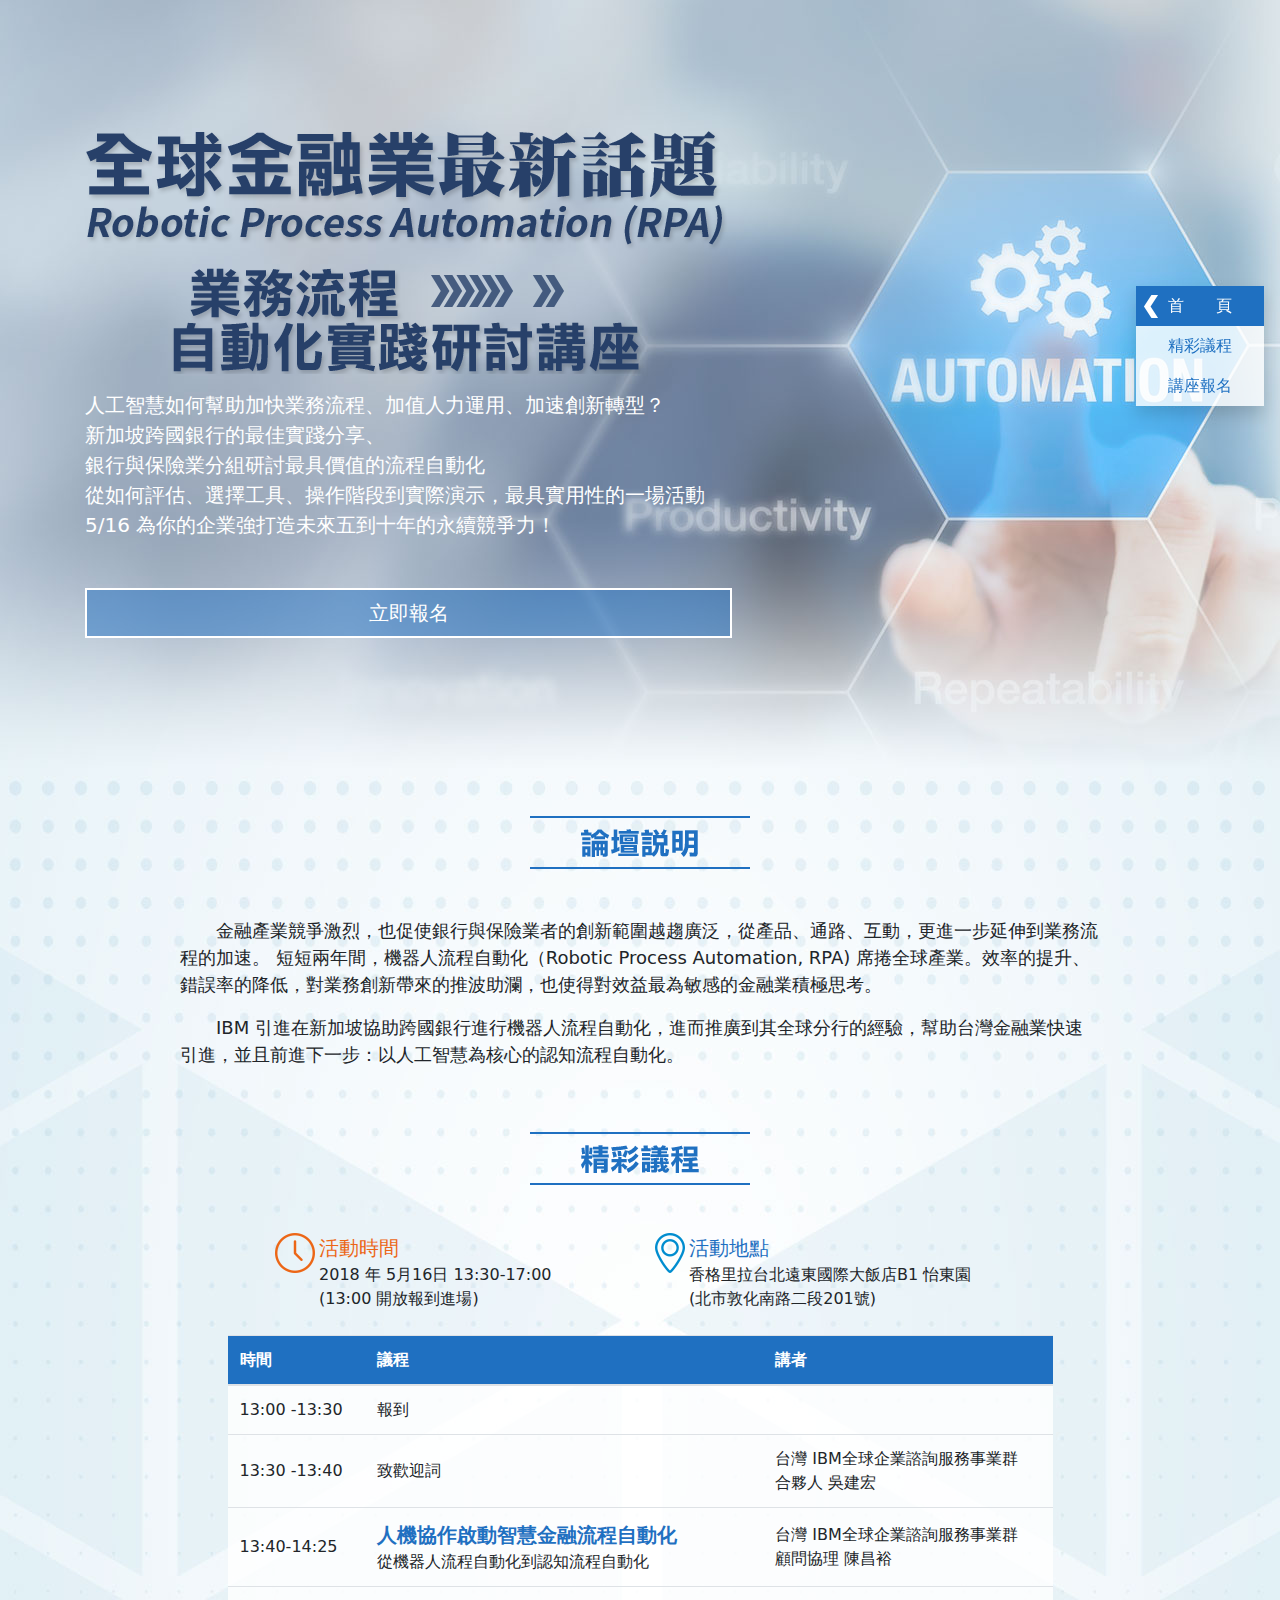
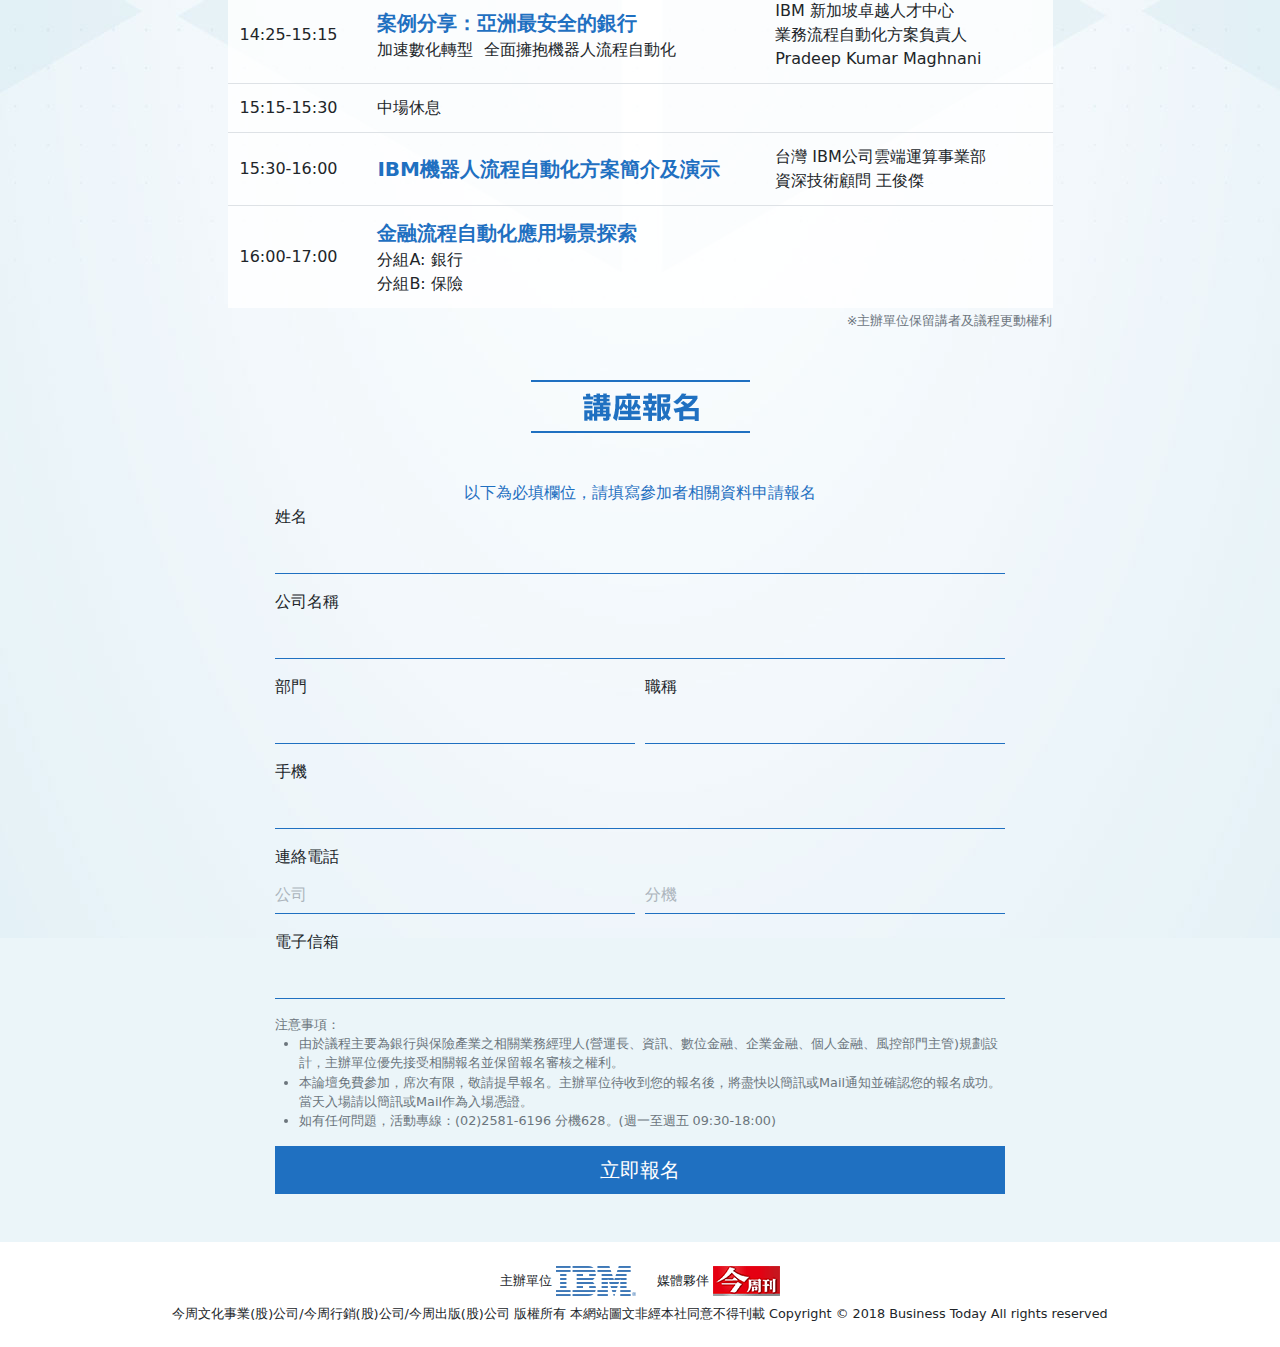
==== web/index.html @ c6c8f7e9 "180416" ====
<!doctype html>
<html lang="zh-Hant-TW">
    <head>
        <meta charset="utf-8">
        <meta name="viewport" content="width=device-width, initial-scale=1, shrink-to-fit=no">
        <meta name="description" content="">
        <meta name="keywords" content="">
        <meta name="author" content="">

        <title>全球金融業最新話題 - 業務流程自動化實踐研討講座</title>

        <meta property="og:title" content="">
        <meta property="og:description" content="">
        <meta property="og:image" content="assets/img/og-image.jpg">
        <meta property="og:url" content="http://www.businesstoday.com.tw/">
        <meta property="og:type" content="website">

        <meta itemprop="name" content="">
        <meta itemprop="image" content="assets/img/og-image.jpg">
        <meta itemprop="description" content="">

        <link rel="shortcut icon" href="https://www.businesstoday.com.tw/lazyweb/web/img/favicon.ico">
        <link rel="stylesheet" href="assets/css/bootstrap.css">
        <link rel="stylesheet" href="assets/css/custom.css">
    </head>

    <body data-spy="scroll" data-target="#navbar" data-offset="50">
        <nav class="fixed-top justify-content-end m-1 m-md-3 p-0 navbar navbar-expand-lg navbar-dark" id="navbar">
            <button class="navbar-toggler bg-dark py-2" type="button" data-toggle="collapse" data-target="#navbarNav" aria-controls="navbarNav" aria-expanded="false" aria-label="Toggle navigation">
                <span class="navbar-toggler-icon"></span>
            </button>
            <div class="collapse navbar-collapse" id="navbarNav">
                <ul class="nav nav-pills flex-column text-center w-100 shadow">
                    <li class="nav-item">
                        <a class="nav-link btn-anchor" href="#section-kv">首　　頁</a>
                    </li>
                    <li class="nav-item">
                        <a class="nav-link btn-anchor" href="#section-meeting">精彩議程</a>
                    </li>
                    <li class="nav-item">
                        <a class="nav-link btn-anchor" href="#section-join">講座報名</a>
                    </li>
                </ul>
            </div>
        </nav>

        <!-- KV -->
        <div class="container-fluid" id="section-kv">
            <div class="container d-flex flex-column justify-content-center pt-5 pt-lg-0">
                <div class="row no-gutters">
                    <div class="col-12 col-md-7">
                        <img class="img-fluid" src="assets/img/ui/title.png" srcset="assets/img/ui/title@2x.png 2x" alt="">
                        <div class="lead text-white pt-3 pb-5">
                            人工智慧如何幫助加快業務流程、加值人力運用、加速創新轉型？<br>
                            新加坡跨國銀行的最佳實踐分享、<br>銀行與保險業分組研討最具價值的流程自動化<br>
                            從如何評估、選擇工具、操作階段到實際演示，最具實用性的一場活動<br>
                            5/16 為你的企業強打造未來五到十年的永續競爭力！
                        </div>
                        <a class="btn btn-block btn-lg btn-anchor btn-cta" href="#section-join">立即報名</a>
                    </div>
                </div>
            </div>
        </div>

        <div class="container pt-5">
            <div class="row justify-content-center">
                <div class="col-12">
                    <div class="text-center mb-5">
                        <img class="img-fluid" src="assets/img/ui/title-quote.png" srcset="assets/img/ui/title-quote@2x.png 2x" alt="論壇說明">
                    </div>
                </div>
                <div class="col-12 col-md-10">
                    <blockquote class="blockquote text-left">
                        <p class="text-justify　mb-4">　　金融產業競爭激烈，也促使銀行與保險業者的創新範圍越趨廣泛，從產品、通路、互動，更進一步延伸到業務流程的加速。
                            短短兩年間，機器人流程自動化（Robotic Process Automation, RPA) 席捲全球產業。效率的提升、錯誤率的降低，對業務創新帶來的推波助瀾，也使得對效益最為敏感的金融業積極思考。</p>
                        <p class="text-justify　mb-0">　　IBM 引進在新加坡協助跨國銀行進行機器人流程自動化，進而推廣到其全球分行的經驗，幫助台灣金融業快速引進，並且前進下一步：以人工智慧為核心的認知流程自動化。</p>
                    </blockquote>
                </div>
            </div>
        </div>

        <!-- 精彩議程 -->
        <div class="container pt-5" id="section-meeting">
            <div class="row justify-content-center">
                <div class="col-12">
                    <div class="text-center mb-5">
                        <img class="img-fluid" src="assets/img/ui/title-meeting.png" srcset="assets/img/ui/title-meeting@2x.png 2x" alt="精彩議程">
                    </div>
                </div>
                <div class="col-12 col-md-5 col-lg-4 mb-4">
                    <div class="media">
                        <img class="mr-1" src="assets/img/ui/icon-clock.png" srcset="assets/img/ui/icon-clock@2x.png 2x" alt="">
                        <div class="media-body">
                            <div class="lead text-warning">活動時間</div>
                            2018 年 5月16日 13:30-17:00<br>
                            (13:00 開放報到進場)
                        </div>
                    </div>
                </div>
                <div class="col-12 col-md-5 col-lg-4 mb-4">
                    <div class="media">
                        <img class="mr-1" src="assets/img/ui/icon-location.png" srcset="assets/img/ui/icon-location@2x.png 2x" alt="">
                        <div class="media-body">
                            <div class="lead text-primary">活動地點</div>
                            香格里拉台北遠東國際大飯店B1 怡東園<br>
                            (北市敦化南路二段201號)
                        </div>
                    </div>
                </div>
                <div class="col-12 col-md-10 col-lg-9">
                    <div class="d-none d-md-block">
                    <table class="table m-0">
                        <thead>
                            <tr class="bg-primary text-white">
                                <th>時間</th>
                                <th>議程</th>
                                <th>講者</th>
                            </tr>
                        </thead>
                        <tbody>
                            <tr>
                                <td class="align-middle" nowrap>13:00 -13:30</td>
                                <td class="align-middle">報到</td>
                                <td class="align-middle">&nbsp;</td>
                            </tr>
                            <tr>
                                <td class="align-middle">13:30 -13:40</td>
                                <td class="align-middle">致歡迎詞</td>
                                <td class="align-middle">台灣 IBM全球企業諮詢服務事業群<br>合夥人 吳建宏</td>
                            </tr>
                            <tr>
                                <td class="align-middle">13:40-14:25</td>
                                <td class="align-middle">
                                    <div class="lead font-weight-bold text-primary">人機協作啟動智慧金融流程自動化</div>
                                    從機器人流程自動化到認知流程自動化</td>
                                <td class="align-middle">台灣 IBM全球企業諮詢服務事業群<br>顧問協理 陳昌裕</td>
                            </tr>
                            <tr>
                                <td class="align-middle">
                                    14:25-15:15
                                </td>
                                <td class="align-middle">
                                    <div class="lead font-weight-bold text-primary">案例分享：亞洲最安全的銀行</div>
                                    加速數化轉型  全面擁抱機器人流程自動化
                                </td>
                                <td class="align-middle">
                                    IBM 新加坡卓越人才中心<br>業務流程自動化方案負責人<br>Pradeep Kumar Maghnani
                                </td>
                            </tr>
                            <tr>
                                <td class="align-middle">
                                    15:15-15:30
                                </td>
                                <td class="align-middle">
                                    中場休息
                                </td>
                                <td class="align-middle">
                                    &nbsp;
                                </td>
                            </tr>
                            <tr>
                                <td class="align-middle">
                                    15:30-16:00
                                </td>
                                <td class="align-middle">
                                    <div class="lead font-weight-bold text-primary">IBM機器人流程自動化方案簡介及演示</div>
                                </td>
                                <td class="align-middle">
                                    台灣 IBM公司雲端運算事業部<br>資深技術顧問 王俊傑
                                </td>
                            </tr>
                            <tr>
                                <td class="align-middle">
                                    16:00-17:00
                                </td>
                                <td class="align-middle">
                                    <div class="lead font-weight-bold text-primary">金融流程自動化應用場景探索</div>
                                    分組A: 銀行<br>分組B: 保險
                                </td>
                                <td class="align-middle">
                                    &nbsp;
                                </td>
                            </tr>
                        </tbody>
                    </table>
                    </div>

                    <div class="d-md-none">
                        <table class="table shadow-sm text-center font-small">
                            <tbody>
                                <tr>
                                    <td>
                                        <div class="font-italic">13:00 -13:30</div>
                                        <div class="">報到</div>
                                    </td>
                                </tr>
                                <tr>
                                    <td class="align-middle">
                                        <div class="font-italic">13:30 -13:40</div>
                                        致歡迎詞<br>
                                        台灣 IBM全球企業諮詢服務事業群<br>合夥人 吳建宏
                                    </td>
                                </tr>
                                <tr>
                                    <td>
                                        <div class="font-italic">13:40-14:25</div>
                                        <div class="shadow my-2 p-2 bg-light rounded border">
                                            <div class="lead font-weight-bold text-primary">人機協作啟動<br>智慧金融流程自動化</div>
                                            從機器人流程自動化到認知流程自動化
                                        </div>
                                        <div class="">台灣 IBM全球企業諮詢服務事業群<br>顧問協理 陳昌裕</div>
                                    </td>
                                </tr>
                                <tr>
                                    <td>
                                        <div class="font-italic">14:25-15:15</div>
                                        <div class="shadow my-2 p-2 bg-light rounded border">
                                            <div class="lead font-weight-bold text-primary">案例分享：亞洲最安全的銀行</div>
                                            加速數化轉型  全面擁抱機器人流程自動化
                                        </div>
                                        <div class="">IBM 新加坡卓越人才中心<br>業務流程自動化方案負責人<br>Pradeep Kumar Maghnani</div>
                                    </td>
                                </tr>
                                <tr>
                                    <td>
                                        <div class="font-italic">15:15-15:30</div>
                                        中場休息
                                    </td>
                                </tr>
                                <tr>
                                    <td>
                                        <div class="font-italic">15:30-16:00</div>
                                        <div class="shadow my-2 p-2 bg-light rounded border">
                                            <div class="lead font-weight-bold text-primary">IBM機器人流程自動化方案<br>簡介及演示</div>
                                        </div>
                                        <div class="">台灣 IBM公司雲端運算事業部<br>資深技術顧問 王俊傑</div>
                                    </td>
                                </tr>
                                <tr>
                                    <td class="align-middle">
                                        16:00-17:00
                                        <div class="shadow my-2 p-2 bg-light rounded border">
                                            <div class="lead font-weight-bold text-primary">金融流程自動化應用場景探索</div>
                                        </div>
                                        分組A: 銀行<br>分組B: 保險
                                    </td>
                                </tr>
                            </tbody>
                        </table>

                    </div>
                    <div class="text-right"><small class="text-muted">※主辦單位保留講者及議程更動權利</small></div>
                </div>
            </div>
        </div>

        <!-- 講座報名 -->
        <div class="container py-5" id="section-join">
            <div class="row justify-content-center">
                <div class="col-12">
                    <div class="text-center mb-5">
                        <img class="img-fluid" src="assets/img/ui/title-join.png" srcset="assets/img/ui/title-join@2x.png 2x" alt="講座報名">
                    </div>
                </div>
                <div class="col-12 col-md-8">
                    <div class="text-center text-primary">
                        以下為必填欄位，請填寫參加者相關資料申請報名
                    </div>
                    <form>
                        <div class="form-group">
                            <label for="inputName">姓名</label>
                            <input type="text" class="form-control" id="inputName" placeholder="">
                        </div>
                        <div class="form-group">
                            <label for="inputCompany">公司名稱</label>
                            <input type="text" class="form-control" id="inputCompany" placeholder="">
                        </div>
                        <div class="form-row">
                            <div class="form-group col">
                                <label for="inputDept">部門</label>
                                <input type="text" class="form-control" id="inputDept" placeholder="">
                            </div>
                            <div class="form-group col">
                                <label for="inputJob">職稱</label>
                                <input type="text" class="form-control" id="inputJob" placeholder="">
                            </div>
                        </div>
                        <div class="form-group">
                            <label for="inputMobile">手機</label>
                            <input type="tel" class="form-control" id="inputMobile" placeholder="">
                        </div>
                        <div class="form-row">
                            <div class="col-12">
                                <label for="">連絡電話</label>
                            </div>
                            <div class="form-group col">
                                <input type="text" class="form-control" id="inputTel" placeholder="公司">
                            </div>
                            <div class="form-group col">
                                <input type="text" class="form-control" id="inputTelEx" placeholder="分機">
                            </div>
                        </div>
                        <div class="form-group">
                            <label for="inputEmail">電子信箱</label>
                            <input type="email" class="form-control" id="inputEmail" placeholder="">
                        </div>
<!--
                        <div class="form-group">
                            <div class="form-check form-check-inline">
                                <input class="form-check-input" type="radio" name="inlineRadioOptions" id="inlineRadio1" value="option1">
                                <label class="form-check-label" for="inlineRadio1">A.銀行組</label>
                            </div>
                            <div class="form-check form-check-inline">
                                <input class="form-check-input" type="radio" name="inlineRadioOptions" id="inlineRadio2" value="option2">
                                <label class="form-check-label" for="inlineRadio2">B.保險組</label>
                            </div>
                        </div>
-->
                        <div class="font-small text-muted">
                            注意事項：
                            <ul class="pl-4">
                                <li>
                                    由於議程主要為銀行與保險產業之相關業務經理人(營運長、資訊、數位金融、企業金融、個人金融、風控部門主管)規劃設計，主辦單位優先接受相關報名並保留報名審核之權利。
                                </li>
                                <li>本論壇免費參加，席次有限，敬請提早報名。主辦單位待收到您的報名後，將盡快以簡訊或Mail通知並確認您的報名成功。當天入場請以簡訊或Mail作為入場憑證。</li>
                                <li>如有任何問題，活動專線：(02)2581-6196 分機628。(週一至週五 09:30-18:00)</li>
                            </ul>
                        </div>
                        <button class="btn btn-primary btn-block btn-lg">立即報名</button>
                    </form>
                </div>
            </div>
        </div>

        <footer class="bg-white py-4">
            <div class="container">
                <div class="font-small text-center">
                    <div class="d-inline-block mx-2">
                        主辦單位
                        <img class="img-fluid" src="assets/img/ui/logo-ibm.png" srcset="assets/img/ui/logo-ibm@2x.png 2x" alt="IBM">
                    </div>
                    <div class="d-inline-block mx-2">
                        媒體夥伴
                        <img class="img-fluid" src="assets/img/ui/logo-businesstoday.png" srcset="assets/img/ui/logo-businesstoday@2x.png 2x" alt="今周刊">
                    </div>
                    <div class="d-block mt-2">
                        今周文化事業(股)公司/今周行銷(股)公司/今周出版(股)公司 版權所有 本網站圖文非經本社同意不得刊載 Copyright &copy; 2018 Business Today All rights reserved
                    </div>
                </div>
            </div>
        </footer>

        <script src="https://code.jquery.com/jquery-3.3.1.min.js"></script>
        <script>window.jQuery || document.write('<script src="assets/js/vendor/jquery.min.js"><\/script>')</script>
        <script src="assets/js/vendor/bootstrap.bundle.min.js"></script>
        <script src="assets/js/custom.js"></script>

    </body>
</html>
---- web/assets/css/custom.css ----
html, body {
  height: 100%; }

body {
  position: relative;
  background: url(../img/ui/bg.jpg) center 0 no-repeat #ebf5f9; }

a {
  -moz-transition: all 0.2s ease;
  -o-transition: all 0.2s ease;
  -webkit-transition: all 0.2s ease;
  transition: all 0.2s ease; }
a img {
  -moz-transition: all 0.2s ease;
  -o-transition: all 0.2s ease;
  -webkit-transition: all 0.2s ease;
  transition: all 0.2s ease; }
a img:hover {
  filter: progid:DXImageTransform.Microsoft.Alpha(Opacity=80);
  opacity: 0.8; }
a:hover {
  text-decoration: none; }

#section-kv {
  display: flex;
  -ms-flex-pack: center;
  -webkit-box-pack: center;
  justify-content: center;
  background: url(../img/ui/kv.jpg) center center no-repeat;
  background-size: cover;
  min-height: 768px; }
@media (max-width: 991.98px) {
  #section-kv {
    min-height: auto; }
  #section-kv .lead {
    font-size: 1.1rem; } }

.table {
  background: rgba(255, 255, 255, 0.8); }

.font-small {
  font-size: 0.8rem; }

[class^="text-row-"], [class*="text-row-"] {
  text-overflow: ellipsis;
  overflow: hidden;
  display: -webkit-box;
  -webkit-box-orient: vertical; }

.text-row-1 {
  -webkit-line-clamp: 1; }

.text-row-2 {
  -webkit-line-clamp: 2; }

.text-row-3 {
  -webkit-line-clamp: 3; }

.pushy .list-group-item {
  background-color: transparent;
  border: 0;
  color: #fff;
  font-size: 1.25rem; }
.pushy .list-group-item:hover, .pushy .list-group-item:active, .pushy .list-group-item:focus {
  color: #ffc107; }

#navbar {
  left: auto;
  top: 30%;
  width: 8rem; }
@media (max-width: 991.98px) {
  #navbar {
    top: 0; } }
#navbar .nav-pills {
  background: rgba(255, 255, 255, 0.8); }
#navbar .nav-pills .nav-item .nav-link.active {
  background: url(../img/ui/icon-arw.png) 0.5rem center no-repeat #1f70c1; }

.form-control {
  border-top: 0;
  border-left: 0;
  border-right: 0; }

.btn-cta {
  background: rgba(31, 112, 193, 0.5);
  border: 2px solid #fff;
  color: #fff; }
.btn-cta:hover, .btn-cta:active {
  background: rgba(31, 112, 193, 0.8);
  color: #fff; }

[class^="icon-"], [class*="icon-"] {
  position: relative;
  top: -2px;
  display: inline-block;
  vertical-align: middle;
  font: 0/0 a;
  color: transparent;
  text-shadow: none;
  background-color: transparent;
  border: 0;
  background-repeat: no-repeat;
  background-size: 100%; }

.icon-menu {
  width: 20px;
  height: 18px;
  background-image: url("../img/ui/icon-menu.png"); }
@media only screen and (-webkit-min-device-pixel-ratio: 2), only screen and (min--moz-device-pixel-ratio: 2), only screen and (-o-min-device-pixel-ratio: 2 / 1), only screen and (min-device-pixel-ratio: 2), only screen and (min-resolution: 1.25dppx), only screen and (min-resolution: 2dppx) {
  .icon-menu {
    background-image: url("../img/ui/icon-menu@2x.png");
    -moz-background-size: 20px, 18px;
    -o-background-size: 20px, 18px;
    -webkit-background-size: 20px, 18px;
    background-size: 20px, 18px; } }

.box {
  border: 2px solid #000; }
.box .alert {
  background: rgba(255, 255, 255, 0.7); }

.bg-white {
  background-color: #fff !important; }

.bg-black {
  background-color: #000;
  color: #fff; }

.bg-primary-light {
  background-color: #c9e5ff; }

.bg-warning-light {
  background-color: #fff2c9; }

.bs {
  -moz-box-shadow: 0 0 10px rgba(0, 0, 0, 0.3);
  -webkit-box-shadow: 0 0 10px rgba(0, 0, 0, 0.3);
  box-shadow: 0 0 10px rgba(0, 0, 0, 0.3); }

.bs-strong {
  -moz-box-shadow: 18px 18px 5px rgba(9, 28, 47, 0.3);
  -webkit-box-shadow: 18px 18px 5px rgba(9, 28, 47, 0.3);
  box-shadow: 18px 18px 5px rgba(9, 28, 47, 0.3); }

.v-middle {
  display: table-cell;
  height: 100%;
  vertical-align: middle !important; }

.pos-a-b {
  position: absolute;
  bottom: 0;
  right: 0;
  left: 0;
  z-index: 10; }

.pos-a-c {
  position: absolute;
  top: 50%;
  right: 0;
  left: 0;
  z-index: 10;
  transform: translateY(-50%); }

.pos-a-r {
  position: absolute;
  top: 50%;
  right: 0;
  z-index: 10;
  transform: translateY(-50%); }

.modal-dialog {
  width: 100%;
  max-width: 100%;
  height: 100%;
  margin: 0;
  padding: 0; }

.modal-content {
  height: auto;
  min-height: 100%;
  border-radius: 0; }
.modal-content iframe {
  max-width: 90%;
  height: 100vh; }
.modal-content .modal-header {
  position: absolute;
  top: 0;
  z-index: 100;
  width: 100%;
  border: 0; }
.modal-content .modal-header .close {
  color: #fff !important; }
.modal-content .modal-body {
  padding: 0;
  text-align: center;
  background: #000; }

/*! Pushy - v1.1.0 - 2017-1-30
* Pushy is a responsive off-canvas navigation menu using CSS transforms & transitions.
* https://github.com/christophery/pushy/
* by Christopher Yee */
/* Menu Appearance */
.pushy {
  font-size: 15px;
  position: fixed;
  width: 240px;
  height: 100%;
  top: 0;
  z-index: 9999;
  background: #fff;
  overflow: auto;
  -webkit-overflow-scrolling: touch;
  /* enables momentum scrolling in iOS overflow elements */ }
.pushy ul:first-child {
  margin-top: 10px; }
.pushy.pushy-left {
  left: 0; }
.pushy.pushy-right {
  right: 0; }

.pushy-content {
  visibility: hidden; }

/* Menu Movement */
.pushy-left {
  -webkit-transform: translate3d(-240px, 0, 0);
  -ms-transform: translate3d(-240px, 0, 0);
  transform: translate3d(-240px, 0, 0); }

.pushy-open-left #container, .pushy-open-left .push {
  -webkit-transform: translate3d(240px, 0, 0);
  -ms-transform: translate3d(240px, 0, 0);
  transform: translate3d(240px, 0, 0); }

.pushy-right {
  -webkit-transform: translate3d(240px, 0, 0);
  -ms-transform: translate3d(240px, 0, 0);
  transform: translate3d(240px, 0, 0); }

.pushy-open-right #container, .pushy-open-right .push {
  -webkit-transform: translate3d(-240px, 0, 0);
  -ms-transform: translate3d(-240px, 0, 0);
  transform: translate3d(-240px, 0, 0); }

.pushy-open-left .pushy, .pushy-open-right .pushy {
  -webkit-transform: translate3d(0, 0, 0);
  -ms-transform: translate3d(0, 0, 0);
  transform: translate3d(0, 0, 0); }
.pushy-open-left .pushy-content, .pushy-open-right .pushy-content {
  visibility: visible; }

/* Menu Transitions */
#container, .pushy, .push {
  transition: transform 0.2s cubic-bezier(0.16, 0.68, 0.43, 0.99); }

.pushy-content {
  transition: visibility 0.2s cubic-bezier(0.16, 0.68, 0.43, 0.99); }

/* Site Overlay */
.site-overlay {
  display: none; }

.pushy-open-left .site-overlay, .pushy-open-right .site-overlay {
  display: block;
  position: fixed;
  top: 0;
  right: 0;
  bottom: 0;
  left: 0;
  z-index: 9998;
  background-color: rgba(0, 0, 0, 0.5);
  -webkit-animation: fade 500ms;
  animation: fade 500ms; }

@keyframes fade {
  0% {
    opacity: 0; }
  100% {
    opacity: 1; } }
@-webkit-keyframes fade {
  0% {
    opacity: 0; }
  100% {
    opacity: 1; } }
/* Submenu Appearance */
.pushy-submenu {
  /* Submenu Buttons */
  /* Submenu Icon */ }
.pushy-submenu ul {
  padding-left: 15px;
  transition: max-height 0.2s ease-in-out, visibility 0.2s ease-in-out; }
.pushy-submenu ul .pushy-link {
  transition: opacity 0.2s ease-in-out; }
.pushy-submenu button {
  width: 100%;
  color: #b3b3b1;
  padding: 15px 30px;
  text-align: left;
  background: transparent;
  border: 0; }
.pushy-submenu button:hover {
  color: #FFF; }
.pushy-submenu > a, .pushy-submenu > button {
  position: relative; }
.pushy-submenu > a::after, .pushy-submenu > button::after {
  content: '';
  display: block;
  height: 11px;
  width: 8px;
  position: absolute;
  top: 50%;
  right: 15px;
  background: url("../img/arrow.svg") no-repeat;
  -webkit-transform: translateY(-50%);
  -ms-transform: translateY(-50%);
  transform: translateY(-50%);
  transition: transform 0.2s; }

/* Submenu Movement */
.pushy-submenu-closed ul {
  max-height: 0;
  overflow: hidden;
  visibility: hidden; }
.pushy-submenu-closed .pushy-link {
  opacity: 0; }

.pushy-submenu-open {
  /* Submenu Icon */ }
.pushy-submenu-open ul {
  max-height: 1000px;
  visibility: visible; }
.pushy-submenu-open .pushy-link {
  opacity: 1; }
.pushy-submenu-open a::after, .pushy-submenu-open button::after {
  -webkit-transform: translateY(-50%) rotate(90deg);
  -ms-transform: translateY(-50%) rotate(90deg);
  transform: translateY(-50%) rotate(90deg); }

/**
 * Easing functions
 */
/**
 * Easings implementations
 * Default timing function: 'ease'
 */
body[data-aos-easing="linear"] [data-aos], [data-aos][data-aos][data-aos-easing="linear"] {
  transition-timing-function: cubic-bezier(0.25, 0.25, 0.75, 0.75); }
body[data-aos-easing="ease"] [data-aos], [data-aos][data-aos][data-aos-easing="ease"] {
  transition-timing-function: cubic-bezier(0.25, 0.1, 0.25, 1); }
body[data-aos-easing="ease-in"] [data-aos], [data-aos][data-aos][data-aos-easing="ease-in"] {
  transition-timing-function: cubic-bezier(0.42, 0, 1, 1); }
body[data-aos-easing="ease-out"] [data-aos], [data-aos][data-aos][data-aos-easing="ease-out"] {
  transition-timing-function: cubic-bezier(0, 0, 0.58, 1); }
body[data-aos-easing="ease-in-out"] [data-aos], [data-aos][data-aos][data-aos-easing="ease-in-out"] {
  transition-timing-function: cubic-bezier(0.42, 0, 0.58, 1); }
body[data-aos-easing="ease-in-back"] [data-aos], [data-aos][data-aos][data-aos-easing="ease-in-back"] {
  transition-timing-function: cubic-bezier(0.6, -0.28, 0.735, 0.045); }
body[data-aos-easing="ease-out-back"] [data-aos], [data-aos][data-aos][data-aos-easing="ease-out-back"] {
  transition-timing-function: cubic-bezier(0.175, 0.885, 0.32, 1.275); }
body[data-aos-easing="ease-in-out-back"] [data-aos], [data-aos][data-aos][data-aos-easing="ease-in-out-back"] {
  transition-timing-function: cubic-bezier(0.68, -0.55, 0.265, 1.55); }
body[data-aos-easing="ease-in-sine"] [data-aos], [data-aos][data-aos][data-aos-easing="ease-in-sine"] {
  transition-timing-function: cubic-bezier(0.47, 0, 0.745, 0.715); }
body[data-aos-easing="ease-out-sine"] [data-aos], [data-aos][data-aos][data-aos-easing="ease-out-sine"] {
  transition-timing-function: cubic-bezier(0.39, 0.575, 0.565, 1); }
body[data-aos-easing="ease-in-out-sine"] [data-aos], [data-aos][data-aos][data-aos-easing="ease-in-out-sine"] {
  transition-timing-function: cubic-bezier(0.445, 0.05, 0.55, 0.95); }
body[data-aos-easing="ease-in-quad"] [data-aos], [data-aos][data-aos][data-aos-easing="ease-in-quad"] {
  transition-timing-function: cubic-bezier(0.55, 0.085, 0.68, 0.53); }
body[data-aos-easing="ease-out-quad"] [data-aos], [data-aos][data-aos][data-aos-easing="ease-out-quad"] {
  transition-timing-function: cubic-bezier(0.25, 0.46, 0.45, 0.94); }
body[data-aos-easing="ease-in-out-quad"] [data-aos], [data-aos][data-aos][data-aos-easing="ease-in-out-quad"] {
  transition-timing-function: cubic-bezier(0.455, 0.03, 0.515, 0.955); }
body[data-aos-easing="ease-in-cubic"] [data-aos], [data-aos][data-aos][data-aos-easing="ease-in-cubic"] {
  transition-timing-function: cubic-bezier(0.55, 0.085, 0.68, 0.53); }
body[data-aos-easing="ease-out-cubic"] [data-aos], [data-aos][data-aos][data-aos-easing="ease-out-cubic"] {
  transition-timing-function: cubic-bezier(0.25, 0.46, 0.45, 0.94); }
body[data-aos-easing="ease-in-out-cubic"] [data-aos], [data-aos][data-aos][data-aos-easing="ease-in-out-cubic"] {
  transition-timing-function: cubic-bezier(0.455, 0.03, 0.515, 0.955); }
body[data-aos-easing="ease-in-quart"] [data-aos], [data-aos][data-aos][data-aos-easing="ease-in-quart"] {
  transition-timing-function: cubic-bezier(0.55, 0.085, 0.68, 0.53); }
body[data-aos-easing="ease-out-quart"] [data-aos], [data-aos][data-aos][data-aos-easing="ease-out-quart"] {
  transition-timing-function: cubic-bezier(0.25, 0.46, 0.45, 0.94); }
body[data-aos-easing="ease-in-out-quart"] [data-aos], [data-aos][data-aos][data-aos-easing="ease-in-out-quart"] {
  transition-timing-function: cubic-bezier(0.455, 0.03, 0.515, 0.955); }

/*
 * Default variables
 */
/**
 * Duration
 */
body[data-aos-duration='50'] [data-aos], [data-aos][data-aos][data-aos-duration='50'] {
  transition-duration: 50ms; }
body[data-aos-duration='100'] [data-aos], [data-aos][data-aos][data-aos-duration='100'] {
  transition-duration: 100ms; }
body[data-aos-duration='150'] [data-aos], [data-aos][data-aos][data-aos-duration='150'] {
  transition-duration: 150ms; }
body[data-aos-duration='200'] [data-aos], [data-aos][data-aos][data-aos-duration='200'] {
  transition-duration: 200ms; }
body[data-aos-duration='250'] [data-aos], [data-aos][data-aos][data-aos-duration='250'] {
  transition-duration: 250ms; }
body[data-aos-duration='300'] [data-aos], [data-aos][data-aos][data-aos-duration='300'] {
  transition-duration: 300ms; }
body[data-aos-duration='350'] [data-aos], [data-aos][data-aos][data-aos-duration='350'] {
  transition-duration: 350ms; }
body[data-aos-duration='400'] [data-aos], [data-aos][data-aos][data-aos-duration='400'] {
  transition-duration: 400ms; }
body[data-aos-duration='450'] [data-aos], [data-aos][data-aos][data-aos-duration='450'] {
  transition-duration: 450ms; }
body[data-aos-duration='500'] [data-aos], [data-aos][data-aos][data-aos-duration='500'] {
  transition-duration: 500ms; }
body[data-aos-duration='550'] [data-aos], [data-aos][data-aos][data-aos-duration='550'] {
  transition-duration: 550ms; }
body[data-aos-duration='600'] [data-aos], [data-aos][data-aos][data-aos-duration='600'] {
  transition-duration: 600ms; }
body[data-aos-duration='650'] [data-aos], [data-aos][data-aos][data-aos-duration='650'] {
  transition-duration: 650ms; }
body[data-aos-duration='700'] [data-aos], [data-aos][data-aos][data-aos-duration='700'] {
  transition-duration: 700ms; }
body[data-aos-duration='750'] [data-aos], [data-aos][data-aos][data-aos-duration='750'] {
  transition-duration: 750ms; }
body[data-aos-duration='800'] [data-aos], [data-aos][data-aos][data-aos-duration='800'] {
  transition-duration: 800ms; }
body[data-aos-duration='850'] [data-aos], [data-aos][data-aos][data-aos-duration='850'] {
  transition-duration: 850ms; }
body[data-aos-duration='900'] [data-aos], [data-aos][data-aos][data-aos-duration='900'] {
  transition-duration: 900ms; }
body[data-aos-duration='950'] [data-aos], [data-aos][data-aos][data-aos-duration='950'] {
  transition-duration: 950ms; }
body[data-aos-duration='1000'] [data-aos], [data-aos][data-aos][data-aos-duration='1000'] {
  transition-duration: 1000ms; }
body[data-aos-duration='1050'] [data-aos], [data-aos][data-aos][data-aos-duration='1050'] {
  transition-duration: 1050ms; }
body[data-aos-duration='1100'] [data-aos], [data-aos][data-aos][data-aos-duration='1100'] {
  transition-duration: 1100ms; }
body[data-aos-duration='1150'] [data-aos], [data-aos][data-aos][data-aos-duration='1150'] {
  transition-duration: 1150ms; }
body[data-aos-duration='1200'] [data-aos], [data-aos][data-aos][data-aos-duration='1200'] {
  transition-duration: 1200ms; }
body[data-aos-duration='1250'] [data-aos], [data-aos][data-aos][data-aos-duration='1250'] {
  transition-duration: 1250ms; }
body[data-aos-duration='1300'] [data-aos], [data-aos][data-aos][data-aos-duration='1300'] {
  transition-duration: 1300ms; }
body[data-aos-duration='1350'] [data-aos], [data-aos][data-aos][data-aos-duration='1350'] {
  transition-duration: 1350ms; }
body[data-aos-duration='1400'] [data-aos], [data-aos][data-aos][data-aos-duration='1400'] {
  transition-duration: 1400ms; }
body[data-aos-duration='1450'] [data-aos], [data-aos][data-aos][data-aos-duration='1450'] {
  transition-duration: 1450ms; }
body[data-aos-duration='1500'] [data-aos], [data-aos][data-aos][data-aos-duration='1500'] {
  transition-duration: 1500ms; }
body[data-aos-duration='1550'] [data-aos], [data-aos][data-aos][data-aos-duration='1550'] {
  transition-duration: 1550ms; }
body[data-aos-duration='1600'] [data-aos], [data-aos][data-aos][data-aos-duration='1600'] {
  transition-duration: 1600ms; }
body[data-aos-duration='1650'] [data-aos], [data-aos][data-aos][data-aos-duration='1650'] {
  transition-duration: 1650ms; }
body[data-aos-duration='1700'] [data-aos], [data-aos][data-aos][data-aos-duration='1700'] {
  transition-duration: 1700ms; }
body[data-aos-duration='1750'] [data-aos], [data-aos][data-aos][data-aos-duration='1750'] {
  transition-duration: 1750ms; }
body[data-aos-duration='1800'] [data-aos], [data-aos][data-aos][data-aos-duration='1800'] {
  transition-duration: 1800ms; }
body[data-aos-duration='1850'] [data-aos], [data-aos][data-aos][data-aos-duration='1850'] {
  transition-duration: 1850ms; }
body[data-aos-duration='1900'] [data-aos], [data-aos][data-aos][data-aos-duration='1900'] {
  transition-duration: 1900ms; }
body[data-aos-duration='1950'] [data-aos], [data-aos][data-aos][data-aos-duration='1950'] {
  transition-duration: 1950ms; }
body[data-aos-duration='2000'] [data-aos], [data-aos][data-aos][data-aos-duration='2000'] {
  transition-duration: 2000ms; }
body[data-aos-duration='2050'] [data-aos], [data-aos][data-aos][data-aos-duration='2050'] {
  transition-duration: 2050ms; }
body[data-aos-duration='2100'] [data-aos], [data-aos][data-aos][data-aos-duration='2100'] {
  transition-duration: 2100ms; }
body[data-aos-duration='2150'] [data-aos], [data-aos][data-aos][data-aos-duration='2150'] {
  transition-duration: 2150ms; }
body[data-aos-duration='2200'] [data-aos], [data-aos][data-aos][data-aos-duration='2200'] {
  transition-duration: 2200ms; }
body[data-aos-duration='2250'] [data-aos], [data-aos][data-aos][data-aos-duration='2250'] {
  transition-duration: 2250ms; }
body[data-aos-duration='2300'] [data-aos], [data-aos][data-aos][data-aos-duration='2300'] {
  transition-duration: 2300ms; }
body[data-aos-duration='2350'] [data-aos], [data-aos][data-aos][data-aos-duration='2350'] {
  transition-duration: 2350ms; }
body[data-aos-duration='2400'] [data-aos], [data-aos][data-aos][data-aos-duration='2400'] {
  transition-duration: 2400ms; }
body[data-aos-duration='2450'] [data-aos], [data-aos][data-aos][data-aos-duration='2450'] {
  transition-duration: 2450ms; }
body[data-aos-duration='2500'] [data-aos], [data-aos][data-aos][data-aos-duration='2500'] {
  transition-duration: 2500ms; }
body[data-aos-duration='2550'] [data-aos], [data-aos][data-aos][data-aos-duration='2550'] {
  transition-duration: 2550ms; }
body[data-aos-duration='2600'] [data-aos], [data-aos][data-aos][data-aos-duration='2600'] {
  transition-duration: 2600ms; }
body[data-aos-duration='2650'] [data-aos], [data-aos][data-aos][data-aos-duration='2650'] {
  transition-duration: 2650ms; }
body[data-aos-duration='2700'] [data-aos], [data-aos][data-aos][data-aos-duration='2700'] {
  transition-duration: 2700ms; }
body[data-aos-duration='2750'] [data-aos], [data-aos][data-aos][data-aos-duration='2750'] {
  transition-duration: 2750ms; }
body[data-aos-duration='2800'] [data-aos], [data-aos][data-aos][data-aos-duration='2800'] {
  transition-duration: 2800ms; }
body[data-aos-duration='2850'] [data-aos], [data-aos][data-aos][data-aos-duration='2850'] {
  transition-duration: 2850ms; }
body[data-aos-duration='2900'] [data-aos], [data-aos][data-aos][data-aos-duration='2900'] {
  transition-duration: 2900ms; }
body[data-aos-duration='2950'] [data-aos], [data-aos][data-aos][data-aos-duration='2950'] {
  transition-duration: 2950ms; }
body[data-aos-duration='3000'] [data-aos], [data-aos][data-aos][data-aos-duration='3000'] {
  transition-duration: 3000ms; }

/**
 * Delay
 */
body[data-aos-delay='50'] [data-aos], [data-aos][data-aos][data-aos-delay='50'] {
  transition-delay: 0; }
body[data-aos-delay='50'] [data-aos].aos-animate, [data-aos][data-aos][data-aos-delay='50'].aos-animate {
  transition-delay: 50ms; }
body[data-aos-delay='100'] [data-aos], [data-aos][data-aos][data-aos-delay='100'] {
  transition-delay: 0; }
body[data-aos-delay='100'] [data-aos].aos-animate, [data-aos][data-aos][data-aos-delay='100'].aos-animate {
  transition-delay: 100ms; }
body[data-aos-delay='150'] [data-aos], [data-aos][data-aos][data-aos-delay='150'] {
  transition-delay: 0; }
body[data-aos-delay='150'] [data-aos].aos-animate, [data-aos][data-aos][data-aos-delay='150'].aos-animate {
  transition-delay: 150ms; }
body[data-aos-delay='200'] [data-aos], [data-aos][data-aos][data-aos-delay='200'] {
  transition-delay: 0; }
body[data-aos-delay='200'] [data-aos].aos-animate, [data-aos][data-aos][data-aos-delay='200'].aos-animate {
  transition-delay: 200ms; }
body[data-aos-delay='250'] [data-aos], [data-aos][data-aos][data-aos-delay='250'] {
  transition-delay: 0; }
body[data-aos-delay='250'] [data-aos].aos-animate, [data-aos][data-aos][data-aos-delay='250'].aos-animate {
  transition-delay: 250ms; }
body[data-aos-delay='300'] [data-aos], [data-aos][data-aos][data-aos-delay='300'] {
  transition-delay: 0; }
body[data-aos-delay='300'] [data-aos].aos-animate, [data-aos][data-aos][data-aos-delay='300'].aos-animate {
  transition-delay: 300ms; }
body[data-aos-delay='350'] [data-aos], [data-aos][data-aos][data-aos-delay='350'] {
  transition-delay: 0; }
body[data-aos-delay='350'] [data-aos].aos-animate, [data-aos][data-aos][data-aos-delay='350'].aos-animate {
  transition-delay: 350ms; }
body[data-aos-delay='400'] [data-aos], [data-aos][data-aos][data-aos-delay='400'] {
  transition-delay: 0; }
body[data-aos-delay='400'] [data-aos].aos-animate, [data-aos][data-aos][data-aos-delay='400'].aos-animate {
  transition-delay: 400ms; }
body[data-aos-delay='450'] [data-aos], [data-aos][data-aos][data-aos-delay='450'] {
  transition-delay: 0; }
body[data-aos-delay='450'] [data-aos].aos-animate, [data-aos][data-aos][data-aos-delay='450'].aos-animate {
  transition-delay: 450ms; }
body[data-aos-delay='500'] [data-aos], [data-aos][data-aos][data-aos-delay='500'] {
  transition-delay: 0; }
body[data-aos-delay='500'] [data-aos].aos-animate, [data-aos][data-aos][data-aos-delay='500'].aos-animate {
  transition-delay: 500ms; }
body[data-aos-delay='550'] [data-aos], [data-aos][data-aos][data-aos-delay='550'] {
  transition-delay: 0; }
body[data-aos-delay='550'] [data-aos].aos-animate, [data-aos][data-aos][data-aos-delay='550'].aos-animate {
  transition-delay: 550ms; }
body[data-aos-delay='600'] [data-aos], [data-aos][data-aos][data-aos-delay='600'] {
  transition-delay: 0; }
body[data-aos-delay='600'] [data-aos].aos-animate, [data-aos][data-aos][data-aos-delay='600'].aos-animate {
  transition-delay: 600ms; }
body[data-aos-delay='650'] [data-aos], [data-aos][data-aos][data-aos-delay='650'] {
  transition-delay: 0; }
body[data-aos-delay='650'] [data-aos].aos-animate, [data-aos][data-aos][data-aos-delay='650'].aos-animate {
  transition-delay: 650ms; }
body[data-aos-delay='700'] [data-aos], [data-aos][data-aos][data-aos-delay='700'] {
  transition-delay: 0; }
body[data-aos-delay='700'] [data-aos].aos-animate, [data-aos][data-aos][data-aos-delay='700'].aos-animate {
  transition-delay: 700ms; }
body[data-aos-delay='750'] [data-aos], [data-aos][data-aos][data-aos-delay='750'] {
  transition-delay: 0; }
body[data-aos-delay='750'] [data-aos].aos-animate, [data-aos][data-aos][data-aos-delay='750'].aos-animate {
  transition-delay: 750ms; }
body[data-aos-delay='800'] [data-aos], [data-aos][data-aos][data-aos-delay='800'] {
  transition-delay: 0; }
body[data-aos-delay='800'] [data-aos].aos-animate, [data-aos][data-aos][data-aos-delay='800'].aos-animate {
  transition-delay: 800ms; }
body[data-aos-delay='850'] [data-aos], [data-aos][data-aos][data-aos-delay='850'] {
  transition-delay: 0; }
body[data-aos-delay='850'] [data-aos].aos-animate, [data-aos][data-aos][data-aos-delay='850'].aos-animate {
  transition-delay: 850ms; }
body[data-aos-delay='900'] [data-aos], [data-aos][data-aos][data-aos-delay='900'] {
  transition-delay: 0; }
body[data-aos-delay='900'] [data-aos].aos-animate, [data-aos][data-aos][data-aos-delay='900'].aos-animate {
  transition-delay: 900ms; }
body[data-aos-delay='950'] [data-aos], [data-aos][data-aos][data-aos-delay='950'] {
  transition-delay: 0; }
body[data-aos-delay='950'] [data-aos].aos-animate, [data-aos][data-aos][data-aos-delay='950'].aos-animate {
  transition-delay: 950ms; }
body[data-aos-delay='1000'] [data-aos], [data-aos][data-aos][data-aos-delay='1000'] {
  transition-delay: 0; }
body[data-aos-delay='1000'] [data-aos].aos-animate, [data-aos][data-aos][data-aos-delay='1000'].aos-animate {
  transition-delay: 1000ms; }
body[data-aos-delay='1050'] [data-aos], [data-aos][data-aos][data-aos-delay='1050'] {
  transition-delay: 0; }
body[data-aos-delay='1050'] [data-aos].aos-animate, [data-aos][data-aos][data-aos-delay='1050'].aos-animate {
  transition-delay: 1050ms; }
body[data-aos-delay='1100'] [data-aos], [data-aos][data-aos][data-aos-delay='1100'] {
  transition-delay: 0; }
body[data-aos-delay='1100'] [data-aos].aos-animate, [data-aos][data-aos][data-aos-delay='1100'].aos-animate {
  transition-delay: 1100ms; }
body[data-aos-delay='1150'] [data-aos], [data-aos][data-aos][data-aos-delay='1150'] {
  transition-delay: 0; }
body[data-aos-delay='1150'] [data-aos].aos-animate, [data-aos][data-aos][data-aos-delay='1150'].aos-animate {
  transition-delay: 1150ms; }
body[data-aos-delay='1200'] [data-aos], [data-aos][data-aos][data-aos-delay='1200'] {
  transition-delay: 0; }
body[data-aos-delay='1200'] [data-aos].aos-animate, [data-aos][data-aos][data-aos-delay='1200'].aos-animate {
  transition-delay: 1200ms; }
body[data-aos-delay='1250'] [data-aos], [data-aos][data-aos][data-aos-delay='1250'] {
  transition-delay: 0; }
body[data-aos-delay='1250'] [data-aos].aos-animate, [data-aos][data-aos][data-aos-delay='1250'].aos-animate {
  transition-delay: 1250ms; }
body[data-aos-delay='1300'] [data-aos], [data-aos][data-aos][data-aos-delay='1300'] {
  transition-delay: 0; }
body[data-aos-delay='1300'] [data-aos].aos-animate, [data-aos][data-aos][data-aos-delay='1300'].aos-animate {
  transition-delay: 1300ms; }
body[data-aos-delay='1350'] [data-aos], [data-aos][data-aos][data-aos-delay='1350'] {
  transition-delay: 0; }
body[data-aos-delay='1350'] [data-aos].aos-animate, [data-aos][data-aos][data-aos-delay='1350'].aos-animate {
  transition-delay: 1350ms; }
body[data-aos-delay='1400'] [data-aos], [data-aos][data-aos][data-aos-delay='1400'] {
  transition-delay: 0; }
body[data-aos-delay='1400'] [data-aos].aos-animate, [data-aos][data-aos][data-aos-delay='1400'].aos-animate {
  transition-delay: 1400ms; }
body[data-aos-delay='1450'] [data-aos], [data-aos][data-aos][data-aos-delay='1450'] {
  transition-delay: 0; }
body[data-aos-delay='1450'] [data-aos].aos-animate, [data-aos][data-aos][data-aos-delay='1450'].aos-animate {
  transition-delay: 1450ms; }
body[data-aos-delay='1500'] [data-aos], [data-aos][data-aos][data-aos-delay='1500'] {
  transition-delay: 0; }
body[data-aos-delay='1500'] [data-aos].aos-animate, [data-aos][data-aos][data-aos-delay='1500'].aos-animate {
  transition-delay: 1500ms; }
body[data-aos-delay='1550'] [data-aos], [data-aos][data-aos][data-aos-delay='1550'] {
  transition-delay: 0; }
body[data-aos-delay='1550'] [data-aos].aos-animate, [data-aos][data-aos][data-aos-delay='1550'].aos-animate {
  transition-delay: 1550ms; }
body[data-aos-delay='1600'] [data-aos], [data-aos][data-aos][data-aos-delay='1600'] {
  transition-delay: 0; }
body[data-aos-delay='1600'] [data-aos].aos-animate, [data-aos][data-aos][data-aos-delay='1600'].aos-animate {
  transition-delay: 1600ms; }
body[data-aos-delay='1650'] [data-aos], [data-aos][data-aos][data-aos-delay='1650'] {
  transition-delay: 0; }
body[data-aos-delay='1650'] [data-aos].aos-animate, [data-aos][data-aos][data-aos-delay='1650'].aos-animate {
  transition-delay: 1650ms; }
body[data-aos-delay='1700'] [data-aos], [data-aos][data-aos][data-aos-delay='1700'] {
  transition-delay: 0; }
body[data-aos-delay='1700'] [data-aos].aos-animate, [data-aos][data-aos][data-aos-delay='1700'].aos-animate {
  transition-delay: 1700ms; }
body[data-aos-delay='1750'] [data-aos], [data-aos][data-aos][data-aos-delay='1750'] {
  transition-delay: 0; }
body[data-aos-delay='1750'] [data-aos].aos-animate, [data-aos][data-aos][data-aos-delay='1750'].aos-animate {
  transition-delay: 1750ms; }
body[data-aos-delay='1800'] [data-aos], [data-aos][data-aos][data-aos-delay='1800'] {
  transition-delay: 0; }
body[data-aos-delay='1800'] [data-aos].aos-animate, [data-aos][data-aos][data-aos-delay='1800'].aos-animate {
  transition-delay: 1800ms; }
body[data-aos-delay='1850'] [data-aos], [data-aos][data-aos][data-aos-delay='1850'] {
  transition-delay: 0; }
body[data-aos-delay='1850'] [data-aos].aos-animate, [data-aos][data-aos][data-aos-delay='1850'].aos-animate {
  transition-delay: 1850ms; }
body[data-aos-delay='1900'] [data-aos], [data-aos][data-aos][data-aos-delay='1900'] {
  transition-delay: 0; }
body[data-aos-delay='1900'] [data-aos].aos-animate, [data-aos][data-aos][data-aos-delay='1900'].aos-animate {
  transition-delay: 1900ms; }
body[data-aos-delay='1950'] [data-aos], [data-aos][data-aos][data-aos-delay='1950'] {
  transition-delay: 0; }
body[data-aos-delay='1950'] [data-aos].aos-animate, [data-aos][data-aos][data-aos-delay='1950'].aos-animate {
  transition-delay: 1950ms; }
body[data-aos-delay='2000'] [data-aos], [data-aos][data-aos][data-aos-delay='2000'] {
  transition-delay: 0; }
body[data-aos-delay='2000'] [data-aos].aos-animate, [data-aos][data-aos][data-aos-delay='2000'].aos-animate {
  transition-delay: 2000ms; }
body[data-aos-delay='2050'] [data-aos], [data-aos][data-aos][data-aos-delay='2050'] {
  transition-delay: 0; }
body[data-aos-delay='2050'] [data-aos].aos-animate, [data-aos][data-aos][data-aos-delay='2050'].aos-animate {
  transition-delay: 2050ms; }
body[data-aos-delay='2100'] [data-aos], [data-aos][data-aos][data-aos-delay='2100'] {
  transition-delay: 0; }
body[data-aos-delay='2100'] [data-aos].aos-animate, [data-aos][data-aos][data-aos-delay='2100'].aos-animate {
  transition-delay: 2100ms; }
body[data-aos-delay='2150'] [data-aos], [data-aos][data-aos][data-aos-delay='2150'] {
  transition-delay: 0; }
body[data-aos-delay='2150'] [data-aos].aos-animate, [data-aos][data-aos][data-aos-delay='2150'].aos-animate {
  transition-delay: 2150ms; }
body[data-aos-delay='2200'] [data-aos], [data-aos][data-aos][data-aos-delay='2200'] {
  transition-delay: 0; }
body[data-aos-delay='2200'] [data-aos].aos-animate, [data-aos][data-aos][data-aos-delay='2200'].aos-animate {
  transition-delay: 2200ms; }
body[data-aos-delay='2250'] [data-aos], [data-aos][data-aos][data-aos-delay='2250'] {
  transition-delay: 0; }
body[data-aos-delay='2250'] [data-aos].aos-animate, [data-aos][data-aos][data-aos-delay='2250'].aos-animate {
  transition-delay: 2250ms; }
body[data-aos-delay='2300'] [data-aos], [data-aos][data-aos][data-aos-delay='2300'] {
  transition-delay: 0; }
body[data-aos-delay='2300'] [data-aos].aos-animate, [data-aos][data-aos][data-aos-delay='2300'].aos-animate {
  transition-delay: 2300ms; }
body[data-aos-delay='2350'] [data-aos], [data-aos][data-aos][data-aos-delay='2350'] {
  transition-delay: 0; }
body[data-aos-delay='2350'] [data-aos].aos-animate, [data-aos][data-aos][data-aos-delay='2350'].aos-animate {
  transition-delay: 2350ms; }
body[data-aos-delay='2400'] [data-aos], [data-aos][data-aos][data-aos-delay='2400'] {
  transition-delay: 0; }
body[data-aos-delay='2400'] [data-aos].aos-animate, [data-aos][data-aos][data-aos-delay='2400'].aos-animate {
  transition-delay: 2400ms; }
body[data-aos-delay='2450'] [data-aos], [data-aos][data-aos][data-aos-delay='2450'] {
  transition-delay: 0; }
body[data-aos-delay='2450'] [data-aos].aos-animate, [data-aos][data-aos][data-aos-delay='2450'].aos-animate {
  transition-delay: 2450ms; }
body[data-aos-delay='2500'] [data-aos], [data-aos][data-aos][data-aos-delay='2500'] {
  transition-delay: 0; }
body[data-aos-delay='2500'] [data-aos].aos-animate, [data-aos][data-aos][data-aos-delay='2500'].aos-animate {
  transition-delay: 2500ms; }
body[data-aos-delay='2550'] [data-aos], [data-aos][data-aos][data-aos-delay='2550'] {
  transition-delay: 0; }
body[data-aos-delay='2550'] [data-aos].aos-animate, [data-aos][data-aos][data-aos-delay='2550'].aos-animate {
  transition-delay: 2550ms; }
body[data-aos-delay='2600'] [data-aos], [data-aos][data-aos][data-aos-delay='2600'] {
  transition-delay: 0; }
body[data-aos-delay='2600'] [data-aos].aos-animate, [data-aos][data-aos][data-aos-delay='2600'].aos-animate {
  transition-delay: 2600ms; }
body[data-aos-delay='2650'] [data-aos], [data-aos][data-aos][data-aos-delay='2650'] {
  transition-delay: 0; }
body[data-aos-delay='2650'] [data-aos].aos-animate, [data-aos][data-aos][data-aos-delay='2650'].aos-animate {
  transition-delay: 2650ms; }
body[data-aos-delay='2700'] [data-aos], [data-aos][data-aos][data-aos-delay='2700'] {
  transition-delay: 0; }
body[data-aos-delay='2700'] [data-aos].aos-animate, [data-aos][data-aos][data-aos-delay='2700'].aos-animate {
  transition-delay: 2700ms; }
body[data-aos-delay='2750'] [data-aos], [data-aos][data-aos][data-aos-delay='2750'] {
  transition-delay: 0; }
body[data-aos-delay='2750'] [data-aos].aos-animate, [data-aos][data-aos][data-aos-delay='2750'].aos-animate {
  transition-delay: 2750ms; }
body[data-aos-delay='2800'] [data-aos], [data-aos][data-aos][data-aos-delay='2800'] {
  transition-delay: 0; }
body[data-aos-delay='2800'] [data-aos].aos-animate, [data-aos][data-aos][data-aos-delay='2800'].aos-animate {
  transition-delay: 2800ms; }
body[data-aos-delay='2850'] [data-aos], [data-aos][data-aos][data-aos-delay='2850'] {
  transition-delay: 0; }
body[data-aos-delay='2850'] [data-aos].aos-animate, [data-aos][data-aos][data-aos-delay='2850'].aos-animate {
  transition-delay: 2850ms; }
body[data-aos-delay='2900'] [data-aos], [data-aos][data-aos][data-aos-delay='2900'] {
  transition-delay: 0; }
body[data-aos-delay='2900'] [data-aos].aos-animate, [data-aos][data-aos][data-aos-delay='2900'].aos-animate {
  transition-delay: 2900ms; }
body[data-aos-delay='2950'] [data-aos], [data-aos][data-aos][data-aos-delay='2950'] {
  transition-delay: 0; }
body[data-aos-delay='2950'] [data-aos].aos-animate, [data-aos][data-aos][data-aos-delay='2950'].aos-animate {
  transition-delay: 2950ms; }
body[data-aos-delay='3000'] [data-aos], [data-aos][data-aos][data-aos-delay='3000'] {
  transition-delay: 0; }
body[data-aos-delay='3000'] [data-aos].aos-animate, [data-aos][data-aos][data-aos-delay='3000'].aos-animate {
  transition-delay: 3000ms; }

/**
 * Fade animations:
 * fade
 * fade-up, fade-down, fade-left, fade-right
 * fade-up-right, fade-up-left, fade-down-right, fade-down-left
 */
[data-aos^='fade'][data-aos^='fade'] {
  opacity: 0;
  transition-property: opacity, transform; }
[data-aos^='fade'][data-aos^='fade'].aos-animate {
  opacity: 1;
  transform: translate(0, 0); }

[data-aos='fade-up'] {
  transform: translate(0, 100px); }

[data-aos='fade-down'] {
  transform: translate(0, -100px); }

[data-aos='fade-right'] {
  transform: translate(-100px, 0); }

[data-aos='fade-left'] {
  transform: translate(100px, 0); }

[data-aos='fade-up-right'] {
  transform: translate(-100px, 100px); }

[data-aos='fade-up-left'] {
  transform: translate(100px, 100px); }

[data-aos='fade-down-right'] {
  transform: translate(-100px, -100px); }

[data-aos='fade-down-left'] {
  transform: translate(100px, -100px); }

/**
 * Zoom animations:
 * zoom-in, zoom-in-up, zoom-in-down, zoom-in-left, zoom-in-right
 * zoom-out, zoom-out-up, zoom-out-down, zoom-out-left, zoom-out-right
 */
[data-aos^='zoom'][data-aos^='zoom'] {
  opacity: 0;
  transition-property: opacity, transform; }
[data-aos^='zoom'][data-aos^='zoom'].aos-animate {
  opacity: 1;
  transform: translate(0, 0) scale(1); }

[data-aos='zoom-in'] {
  transform: scale(0.6); }

[data-aos='zoom-in-up'] {
  transform: translate(0, 100px) scale(0.6); }

[data-aos='zoom-in-down'] {
  transform: translate(0, -100px) scale(0.6); }

[data-aos='zoom-in-right'] {
  transform: translate(-100px, 0) scale(0.6); }

[data-aos='zoom-in-left'] {
  transform: translate(100px, 0) scale(0.6); }

[data-aos='zoom-out'] {
  transform: scale(1.2); }

[data-aos='zoom-out-up'] {
  transform: translate(0, 100px) scale(1.2); }

[data-aos='zoom-out-down'] {
  transform: translate(0, -100px) scale(1.2); }

[data-aos='zoom-out-right'] {
  transform: translate(-100px, 0) scale(1.2); }

[data-aos='zoom-out-left'] {
  transform: translate(100px, 0) scale(1.2); }

/**
 * Slide animations
 */
[data-aos^='slide'][data-aos^='slide'] {
  transition-property: transform; }
[data-aos^='slide'][data-aos^='slide'].aos-animate {
  transform: translate(0, 0); }

[data-aos='slide-up'] {
  transform: translateY(100%); }

[data-aos='slide-down'] {
  transform: translateY(-100%); }

[data-aos='slide-right'] {
  transform: translateX(-100%); }

[data-aos='slide-left'] {
  transform: translateX(100%); }

/**
 * Flip animations:
 * flip-left, flip-right, flip-up, flip-down
 */
[data-aos^='flip'][data-aos^='flip'] {
  backface-visibility: hidden;
  transition-property: transform; }

[data-aos='flip-left'] {
  transform: perspective(2500px) rotateY(-100deg); }
[data-aos='flip-left'].aos-animate {
  transform: perspective(2500px) rotateY(0); }

[data-aos='flip-right'] {
  transform: perspective(2500px) rotateY(100deg); }
[data-aos='flip-right'].aos-animate {
  transform: perspective(2500px) rotateY(0); }

[data-aos='flip-up'] {
  transform: perspective(2500px) rotateX(-100deg); }
[data-aos='flip-up'].aos-animate {
  transform: perspective(2500px) rotateX(0); }

[data-aos='flip-down'] {
  transform: perspective(2500px) rotateX(100deg); }
[data-aos='flip-down'].aos-animate {
  transform: perspective(2500px) rotateX(0); }
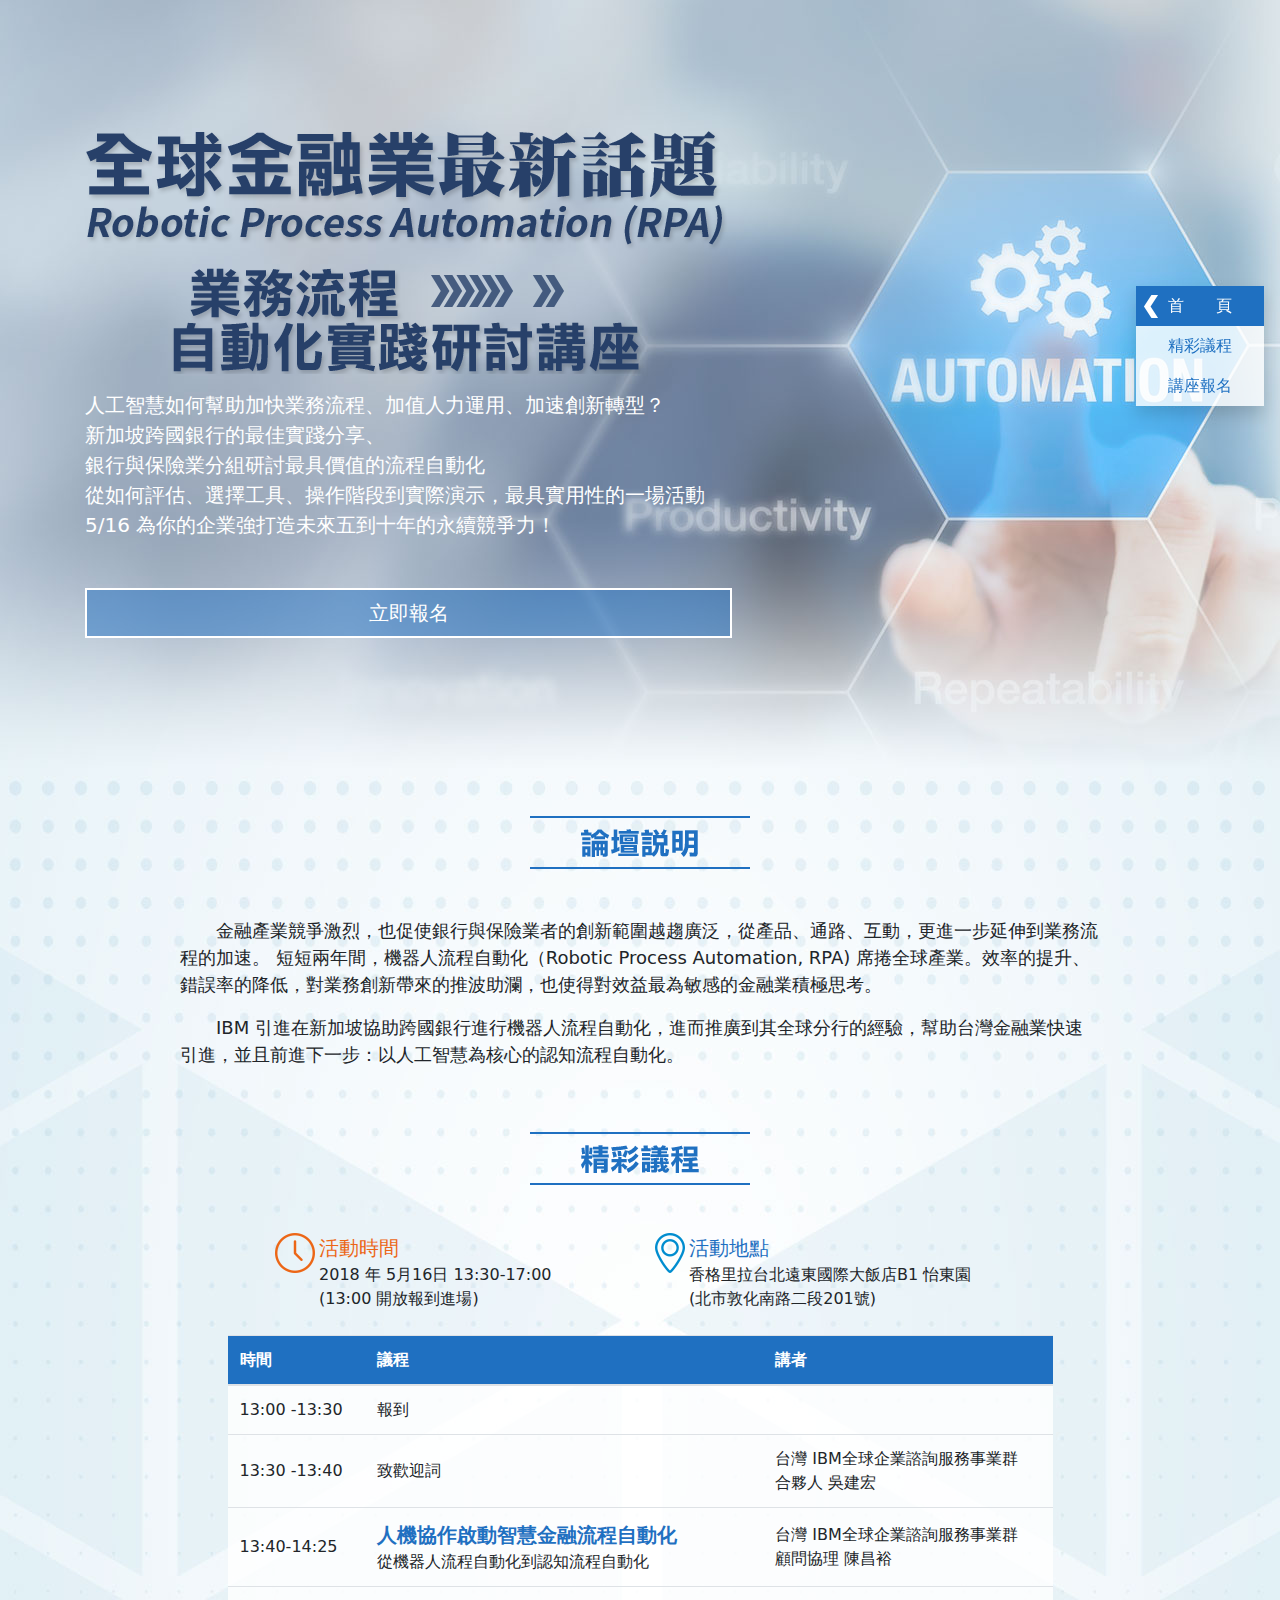
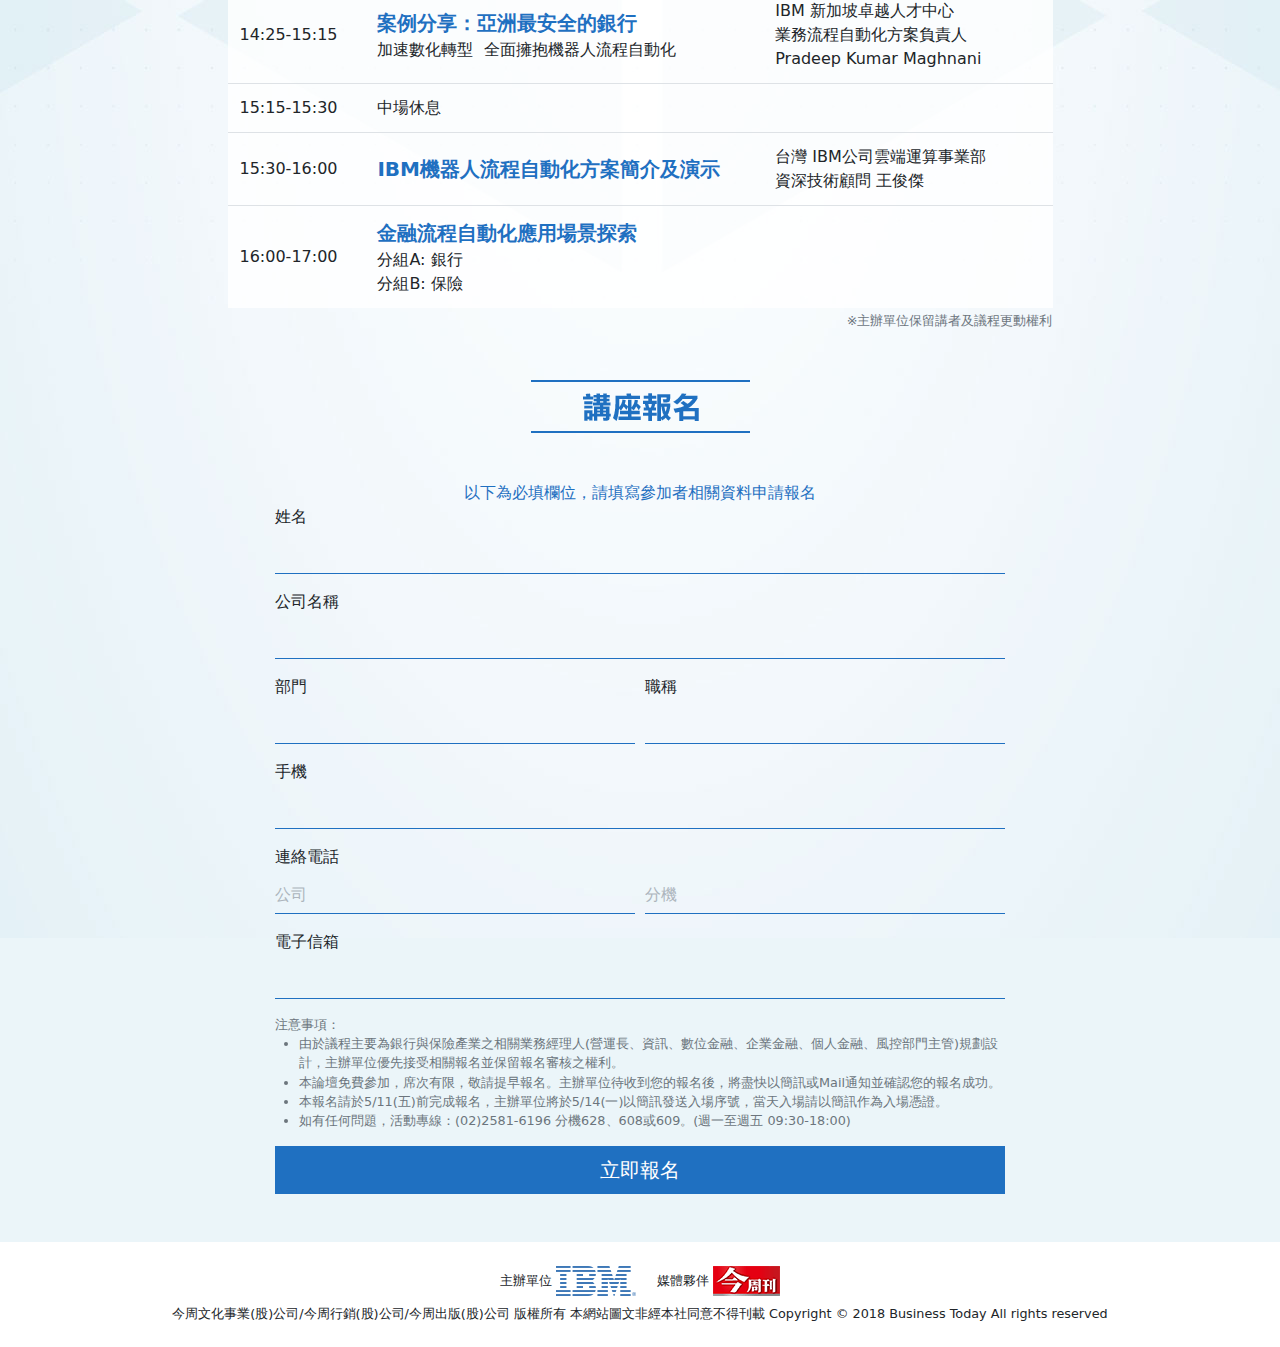
==== commit df90a600: "180416-2" ====
--- a/web/index.html
+++ b/web/index.html
@@ -322,8 +322,9 @@
                                 <li>
                                     由於議程主要為銀行與保險產業之相關業務經理人(營運長、資訊、數位金融、企業金融、個人金融、風控部門主管)規劃設計，主辦單位優先接受相關報名並保留報名審核之權利。
                                 </li>
-                                <li>本論壇免費參加，席次有限，敬請提早報名。主辦單位待收到您的報名後，將盡快以簡訊或Mail通知並確認您的報名成功。當天入場請以簡訊或Mail作為入場憑證。</li>
-                                <li>如有任何問題，活動專線：(02)2581-6196 分機628。(週一至週五 09:30-18:00)</li>
+                                <li>本論壇免費參加，席次有限，敬請提早報名。主辦單位待收到您的報名後，將盡快以簡訊或Mail通知並確認您的報名成功。</li>
+                                <li>本報名請於5/11(五)前完成報名，主辦單位將於5/14(一)以簡訊發送入場序號，當天入場請以簡訊作為入場憑證。</li>
+                                <li>如有任何問題，活動專線：(02)2581-6196 分機628、608或609。(週一至週五 09:30-18:00)</li>
                             </ul>
                         </div>
                         <button class="btn btn-primary btn-block btn-lg">立即報名</button>
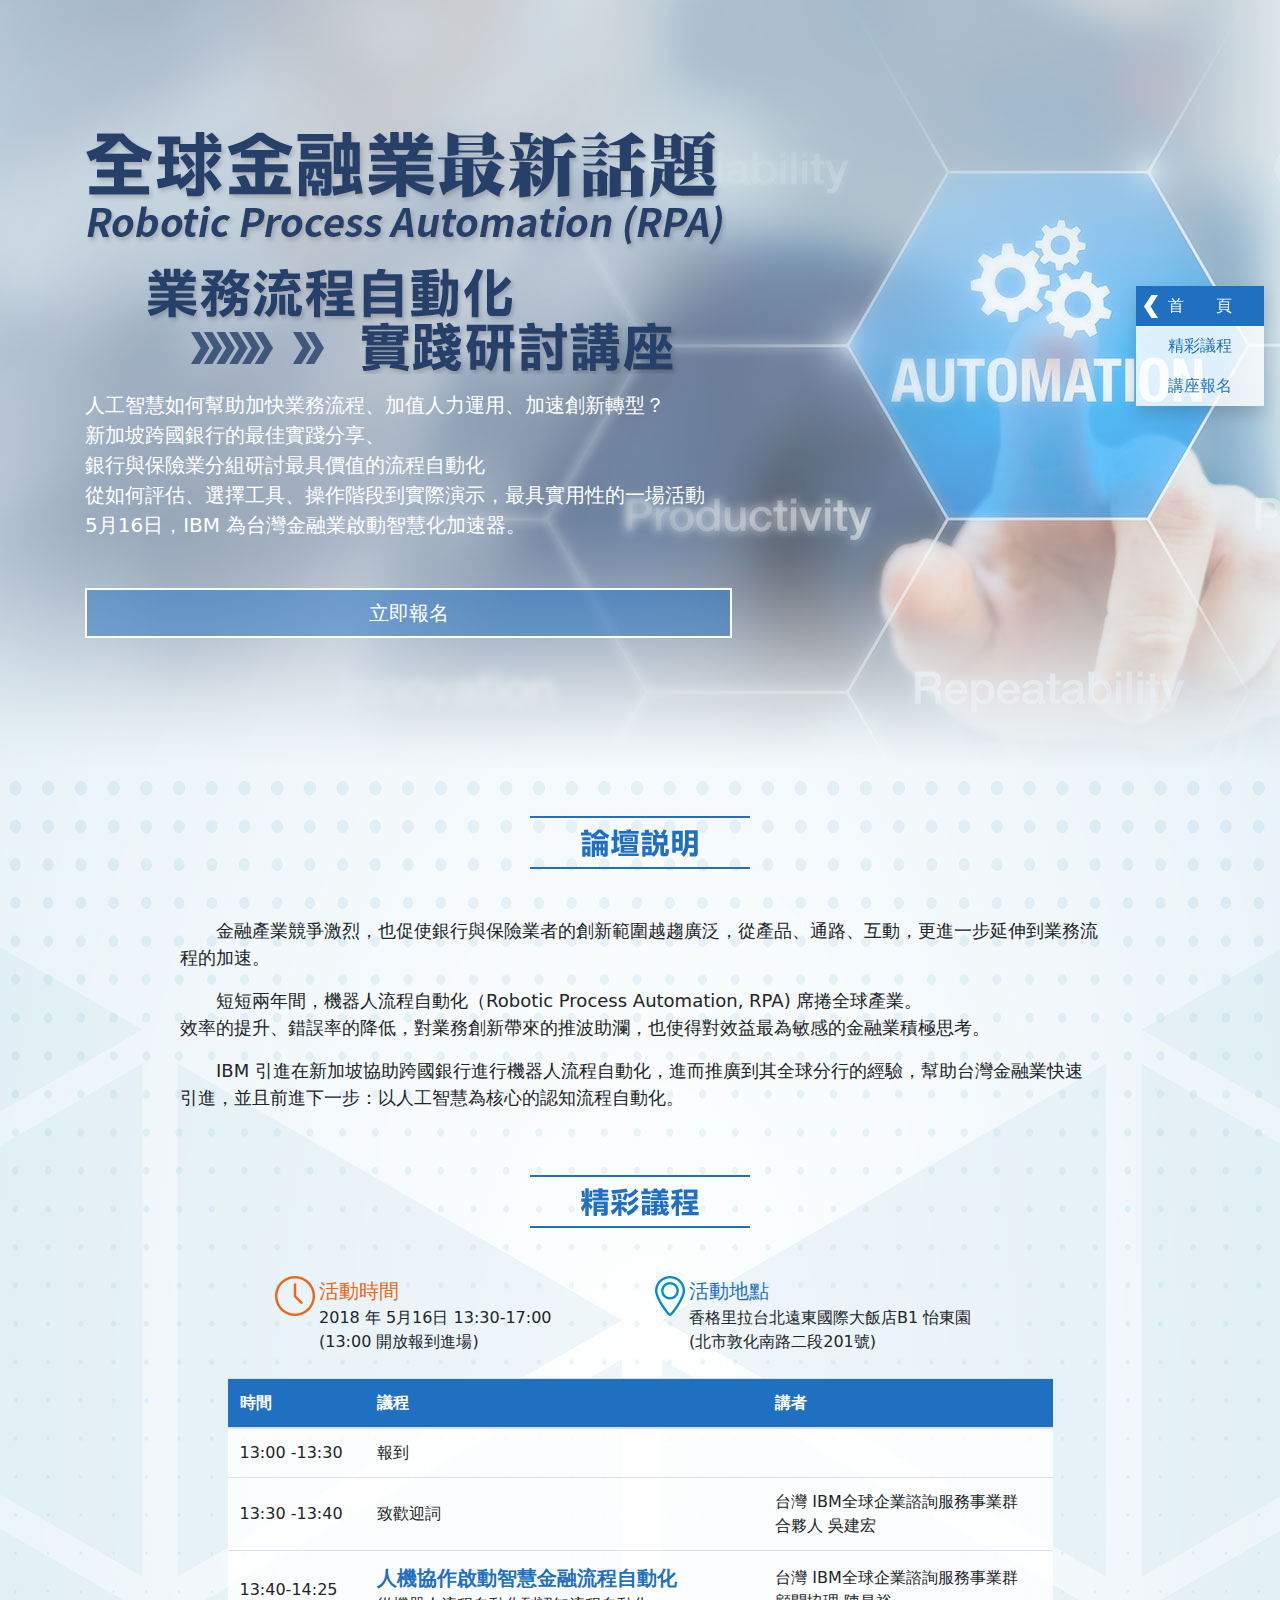
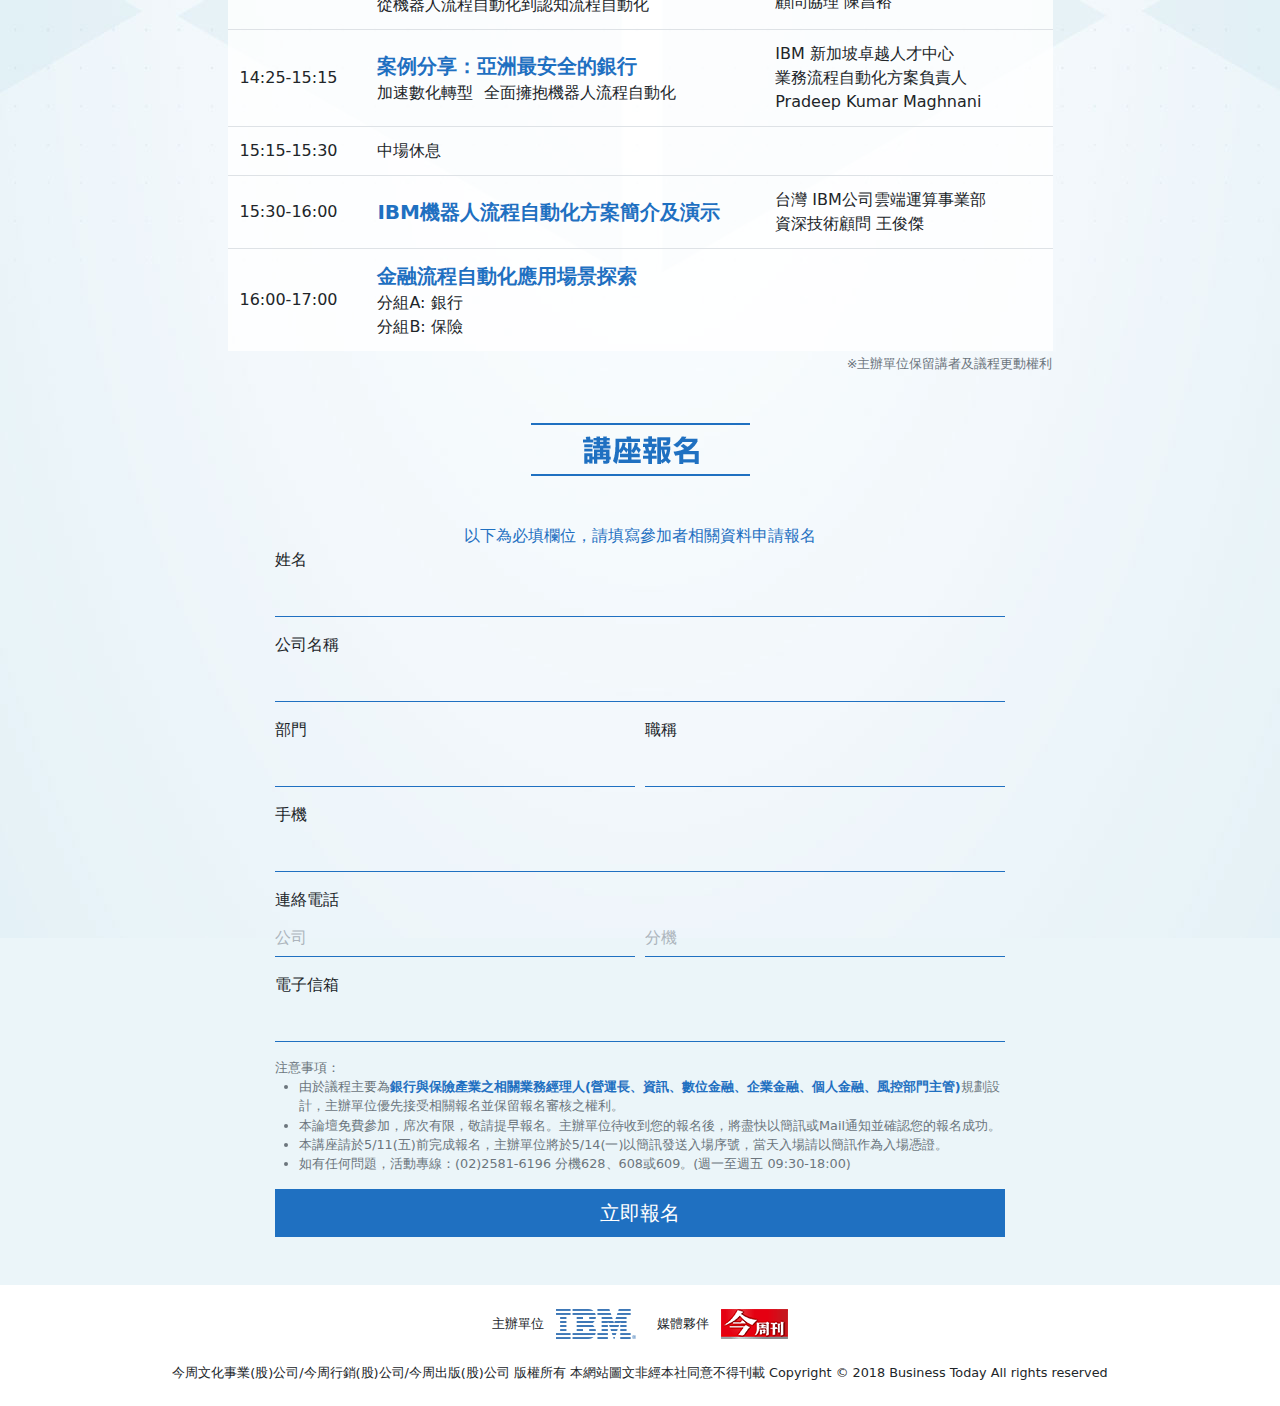
==== commit 040d7233: "180416-3" ====
--- a/web/index.html
+++ b/web/index.html
@@ -54,7 +54,7 @@
                             人工智慧如何幫助加快業務流程、加值人力運用、加速創新轉型？<br>
                             新加坡跨國銀行的最佳實踐分享、<br>銀行與保險業分組研討最具價值的流程自動化<br>
                             從如何評估、選擇工具、操作階段到實際演示，最具實用性的一場活動<br>
-                            5/16 為你的企業強打造未來五到十年的永續競爭力！
+                            5月16日，IBM 為台灣金融業啟動智慧化加速器。
                         </div>
                         <a class="btn btn-block btn-lg btn-anchor btn-cta" href="#section-join">立即報名</a>
                     </div>
@@ -71,8 +71,8 @@
                 </div>
                 <div class="col-12 col-md-10">
                     <blockquote class="blockquote text-left">
-                        <p class="text-justify　mb-4">　　金融產業競爭激烈，也促使銀行與保險業者的創新範圍越趨廣泛，從產品、通路、互動，更進一步延伸到業務流程的加速。
-                            短短兩年間，機器人流程自動化（Robotic Process Automation, RPA) 席捲全球產業。效率的提升、錯誤率的降低，對業務創新帶來的推波助瀾，也使得對效益最為敏感的金融業積極思考。</p>
+                        <p class="text-justify　mb-4">　　金融產業競爭激烈，也促使銀行與保險業者的創新範圍越趨廣泛，從產品、通路、互動，更進一步延伸到業務流程的加速。</p>
+                            <p class="text-justify　mb-4">　　短短兩年間，機器人流程自動化（Robotic Process Automation, RPA) 席捲全球產業。<br>效率的提升、錯誤率的降低，對業務創新帶來的推波助瀾，也使得對效益最為敏感的金融業積極思考。</p>
                         <p class="text-justify　mb-0">　　IBM 引進在新加坡協助跨國銀行進行機器人流程自動化，進而推廣到其全球分行的經驗，幫助台灣金融業快速引進，並且前進下一步：以人工智慧為核心的認知流程自動化。</p>
                     </blockquote>
                 </div>
@@ -320,10 +320,10 @@
                             注意事項：
                             <ul class="pl-4">
                                 <li>
-                                    由於議程主要為銀行與保險產業之相關業務經理人(營運長、資訊、數位金融、企業金融、個人金融、風控部門主管)規劃設計，主辦單位優先接受相關報名並保留報名審核之權利。
+                                    由於議程主要為<strong class="text-primary">銀行與保險產業之相關業務經理人(營運長、資訊、數位金融、企業金融、個人金融、風控部門主管)</strong>規劃設計，主辦單位優先接受相關報名並保留報名審核之權利。
                                 </li>
                                 <li>本論壇免費參加，席次有限，敬請提早報名。主辦單位待收到您的報名後，將盡快以簡訊或Mail通知並確認您的報名成功。</li>
-                                <li>本報名請於5/11(五)前完成報名，主辦單位將於5/14(一)以簡訊發送入場序號，當天入場請以簡訊作為入場憑證。</li>
+                                <li>本講座請於5/11(五)前完成報名，主辦單位將於5/14(一)以簡訊發送入場序號，當天入場請以簡訊作為入場憑證。</li>
                                 <li>如有任何問題，活動專線：(02)2581-6196 分機628、608或609。(週一至週五 09:30-18:00)</li>
                             </ul>
                         </div>
@@ -338,13 +338,13 @@
                 <div class="font-small text-center">
                     <div class="d-inline-block mx-2">
                         主辦單位
-                        <img class="img-fluid" src="assets/img/ui/logo-ibm.png" srcset="assets/img/ui/logo-ibm@2x.png 2x" alt="IBM">
+                        <img class="img-fluid ml-2" src="assets/img/ui/logo-ibm.png" srcset="assets/img/ui/logo-ibm@2x.png 2x" alt="IBM">
                     </div>
                     <div class="d-inline-block mx-2">
                         媒體夥伴
-                        <img class="img-fluid" src="assets/img/ui/logo-businesstoday.png" srcset="assets/img/ui/logo-businesstoday@2x.png 2x" alt="今周刊">
-                    </div>
-                    <div class="d-block mt-2">
+                        <img class="img-fluid ml-2" src="assets/img/ui/logo-businesstoday.png" srcset="assets/img/ui/logo-businesstoday@2x.png 2x" alt="今周刊">
+                    </div>
+                    <div class="d-block mt-4">
                         今周文化事業(股)公司/今周行銷(股)公司/今周出版(股)公司 版權所有 本網站圖文非經本社同意不得刊載 Copyright &copy; 2018 Business Today All rights reserved
                     </div>
                 </div>
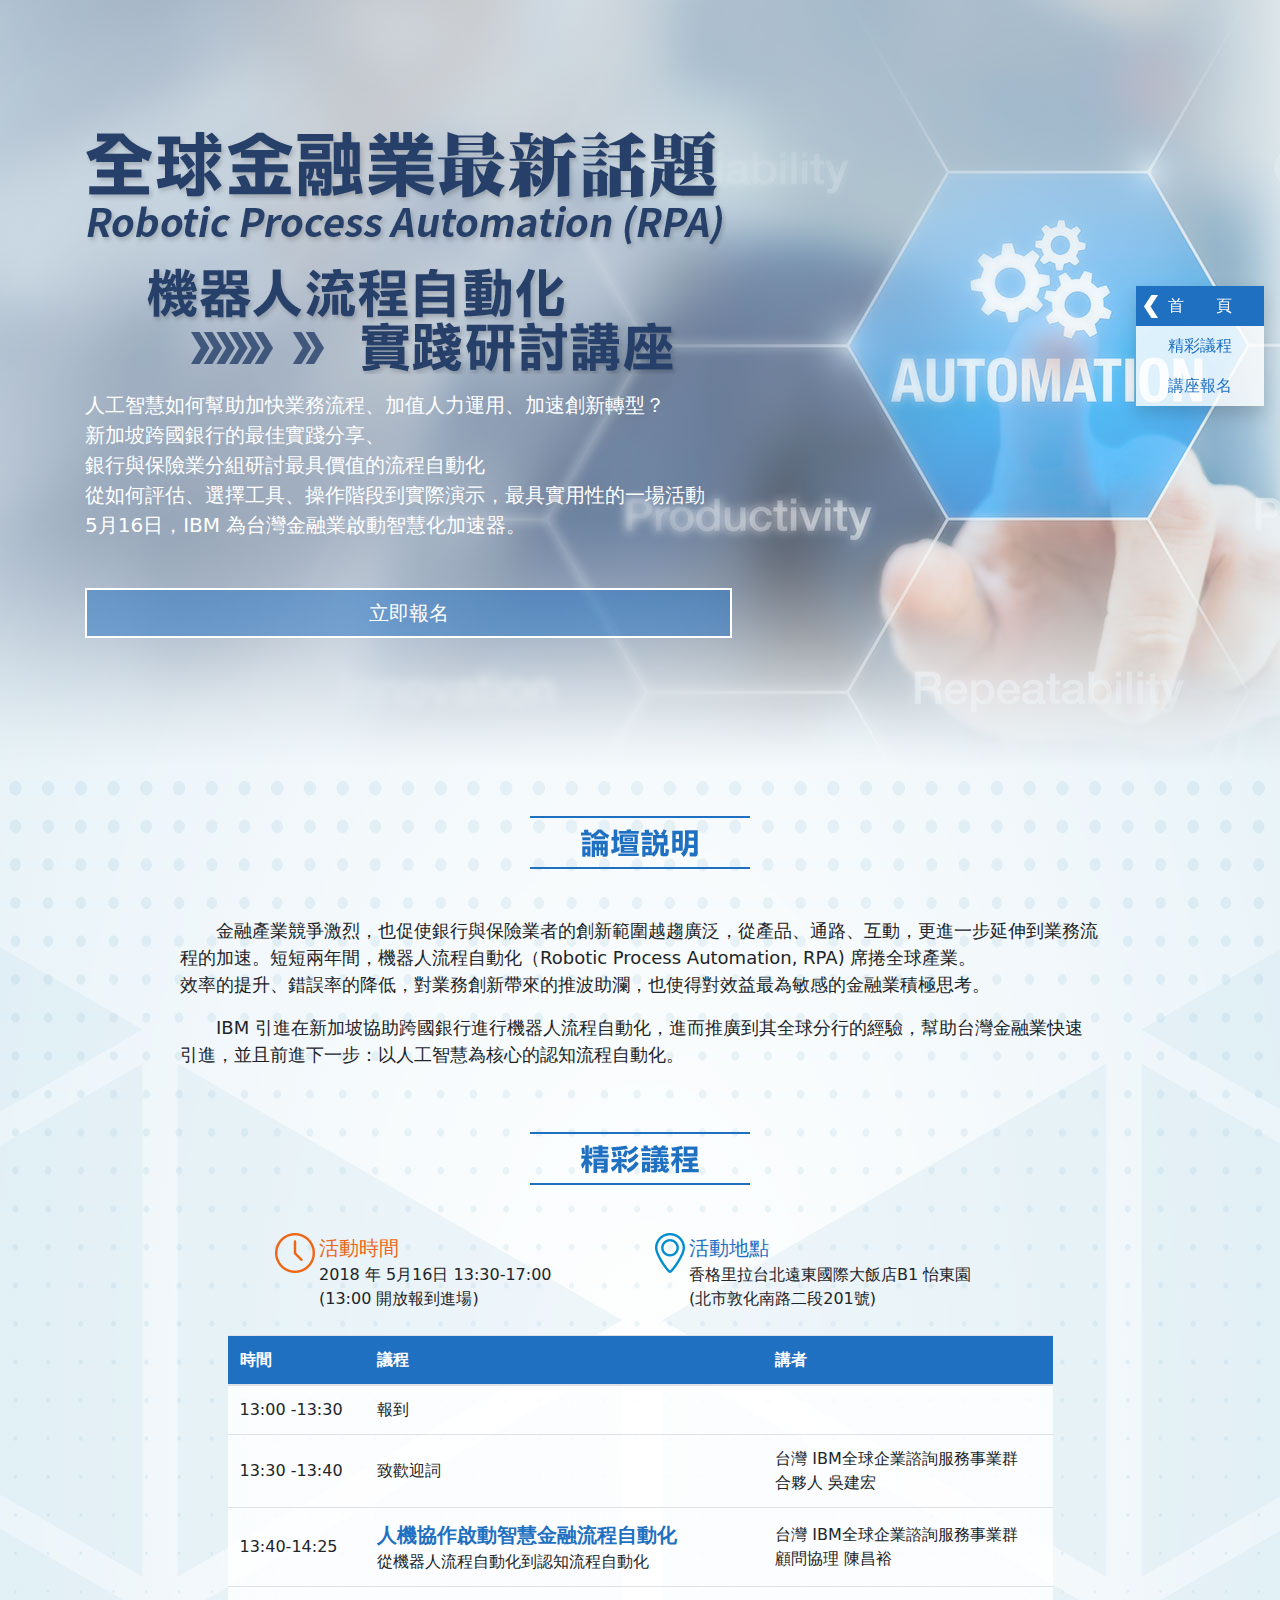
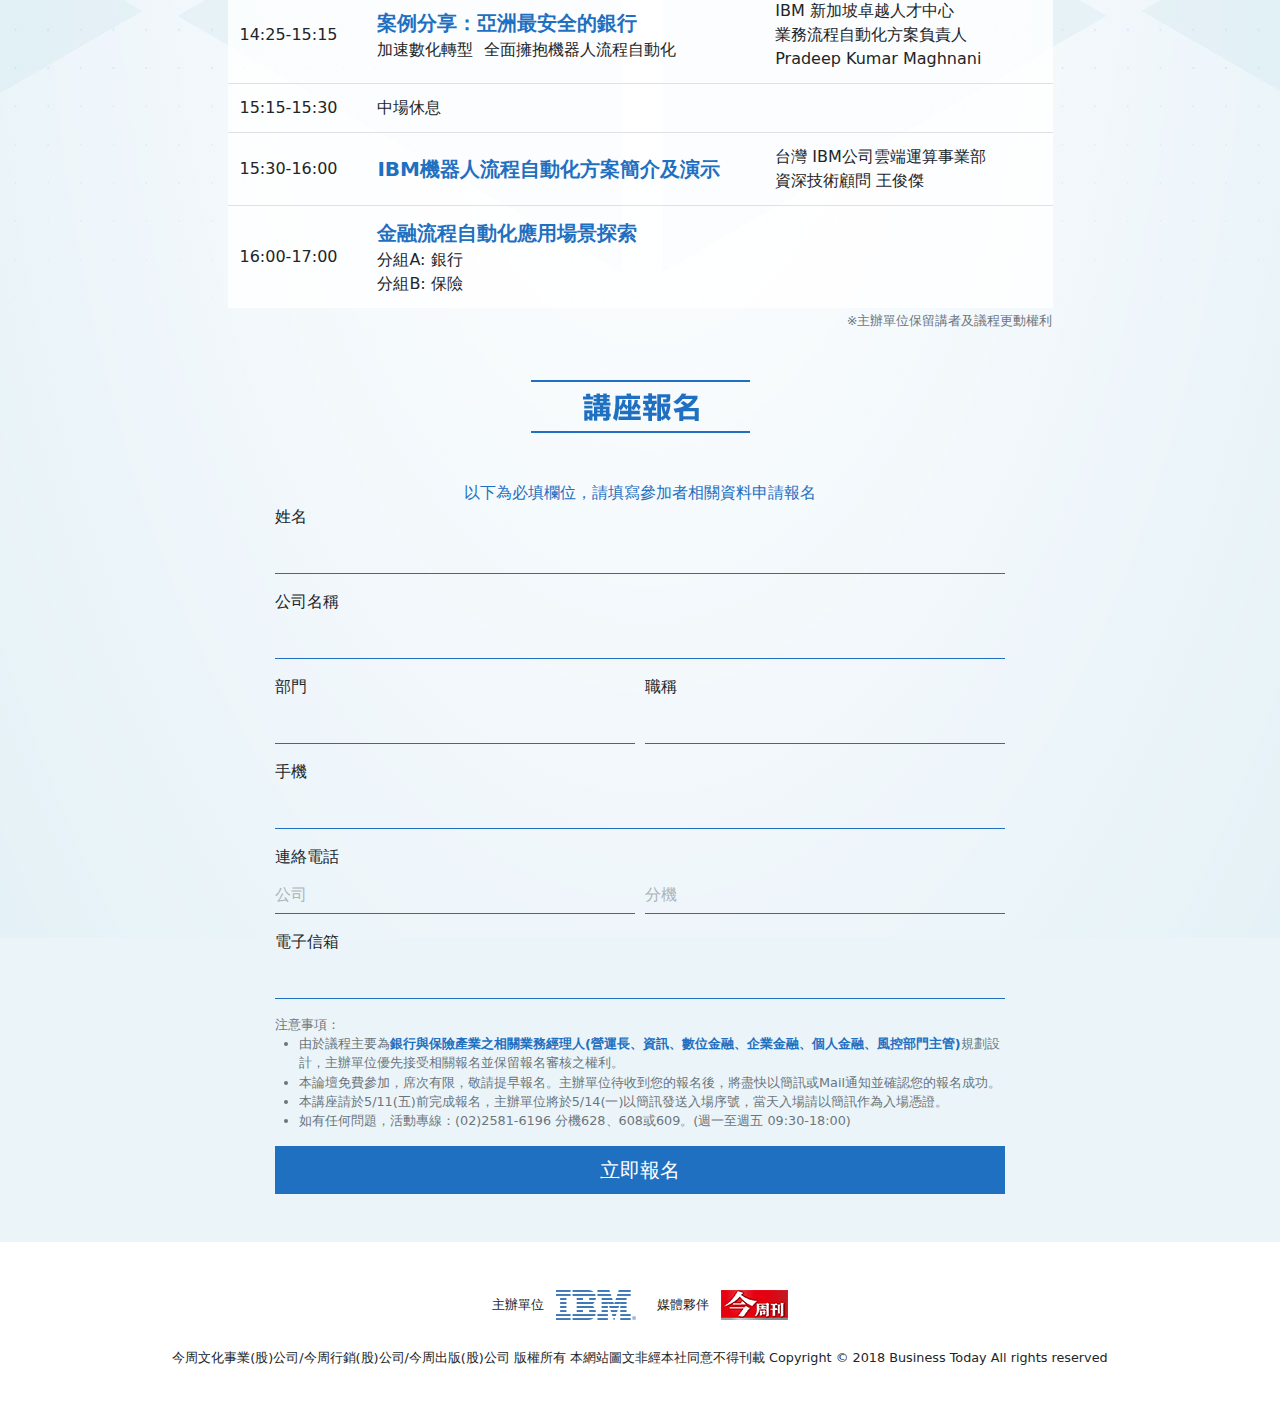
==== commit c7c70980: "180416-5" ====
--- a/web/index.html
+++ b/web/index.html
@@ -71,8 +71,7 @@
                 </div>
                 <div class="col-12 col-md-10">
                     <blockquote class="blockquote text-left">
-                        <p class="text-justify　mb-4">　　金融產業競爭激烈，也促使銀行與保險業者的創新範圍越趨廣泛，從產品、通路、互動，更進一步延伸到業務流程的加速。</p>
-                            <p class="text-justify　mb-4">　　短短兩年間，機器人流程自動化（Robotic Process Automation, RPA) 席捲全球產業。<br>效率的提升、錯誤率的降低，對業務創新帶來的推波助瀾，也使得對效益最為敏感的金融業積極思考。</p>
+                        <p class="text-justify　mb-4">　　金融產業競爭激烈，也促使銀行與保險業者的創新範圍越趨廣泛，從產品、通路、互動，更進一步延伸到業務流程的加速。短短兩年間，機器人流程自動化（Robotic Process Automation, RPA) 席捲全球產業。<br>效率的提升、錯誤率的降低，對業務創新帶來的推波助瀾，也使得對效益最為敏感的金融業積極思考。</p>
                         <p class="text-justify　mb-0">　　IBM 引進在新加坡協助跨國銀行進行機器人流程自動化，進而推廣到其全球分行的經驗，幫助台灣金融業快速引進，並且前進下一步：以人工智慧為核心的認知流程自動化。</p>
                     </blockquote>
                 </div>
@@ -333,7 +332,7 @@
             </div>
         </div>
 
-        <footer class="bg-white py-4">
+        <footer class="bg-white py-5">
             <div class="container">
                 <div class="font-small text-center">
                     <div class="d-inline-block mx-2">
@@ -344,7 +343,7 @@
                         媒體夥伴
                         <img class="img-fluid ml-2" src="assets/img/ui/logo-businesstoday.png" srcset="assets/img/ui/logo-businesstoday@2x.png 2x" alt="今周刊">
                     </div>
-                    <div class="d-block mt-4">
+                    <div class="d-block mt-4 pt-1">
                         今周文化事業(股)公司/今周行銷(股)公司/今周出版(股)公司 版權所有 本網站圖文非經本社同意不得刊載 Copyright &copy; 2018 Business Today All rights reserved
                     </div>
                 </div>
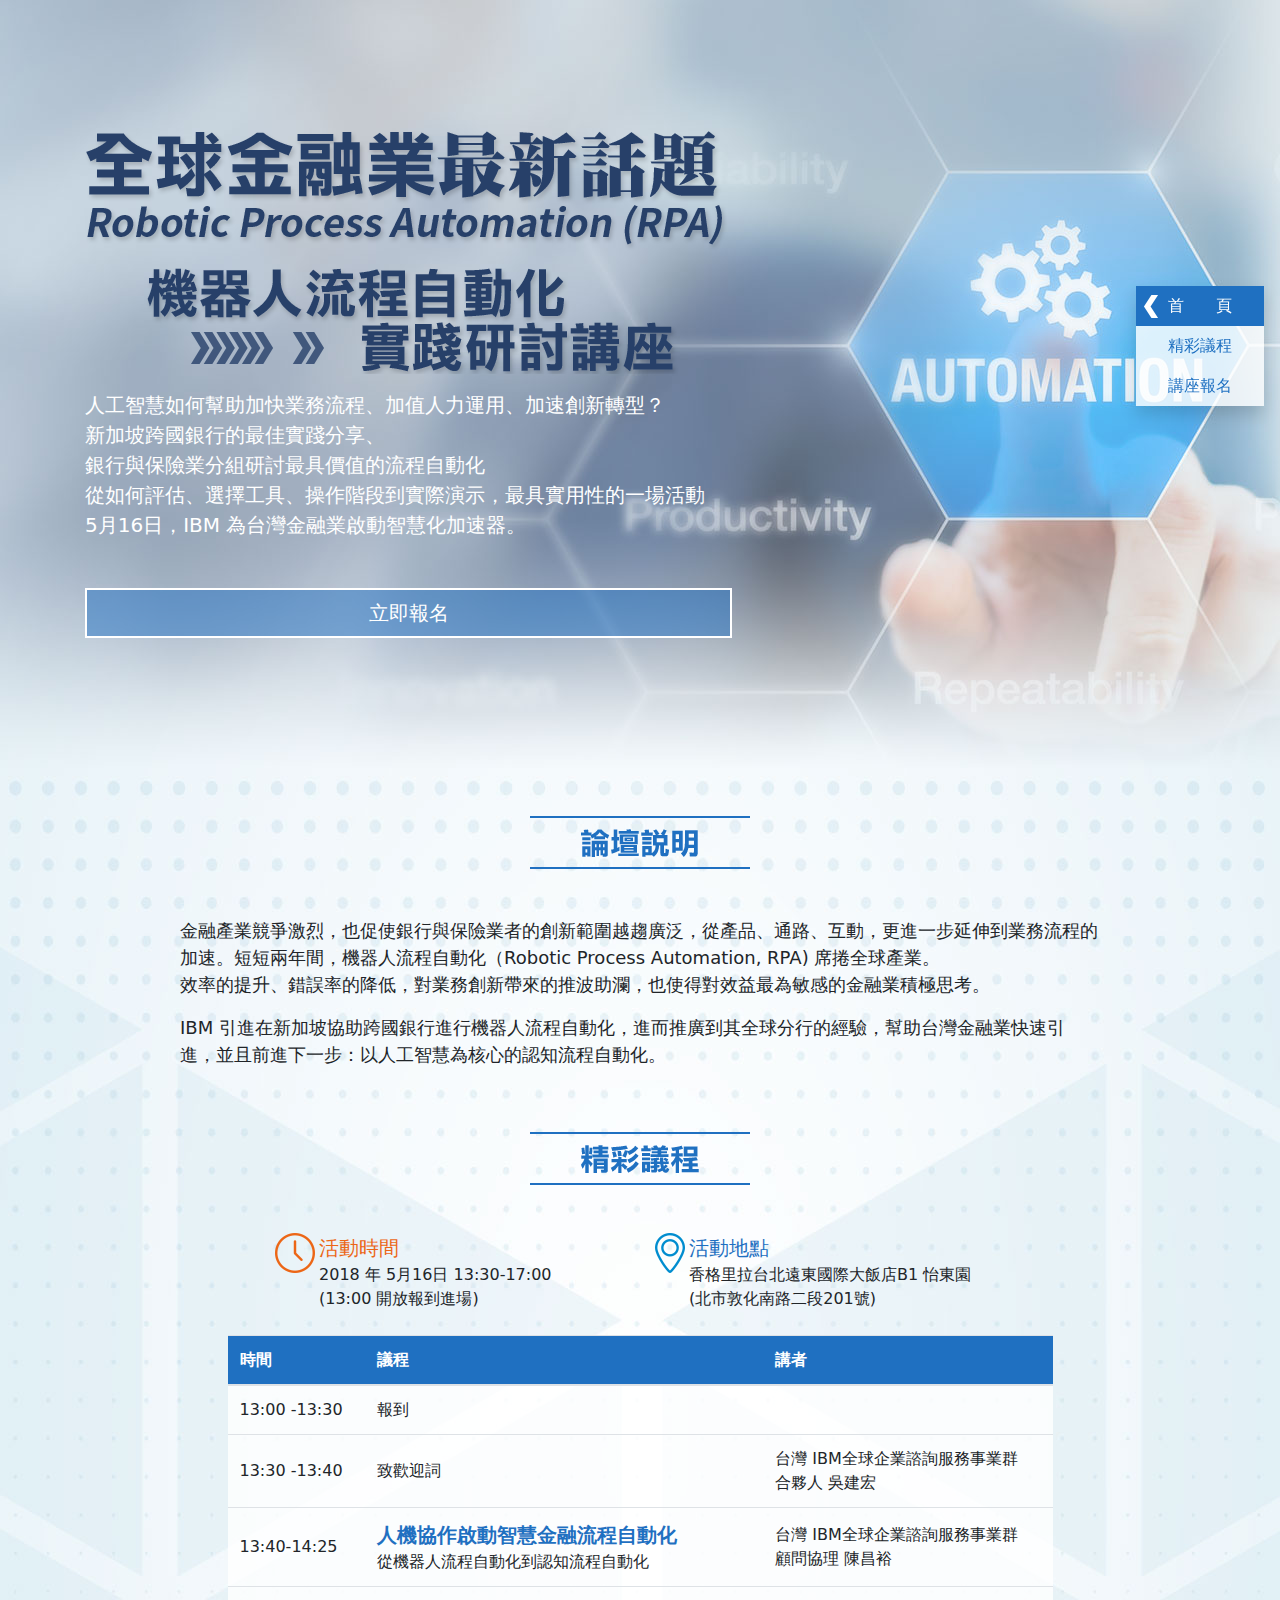
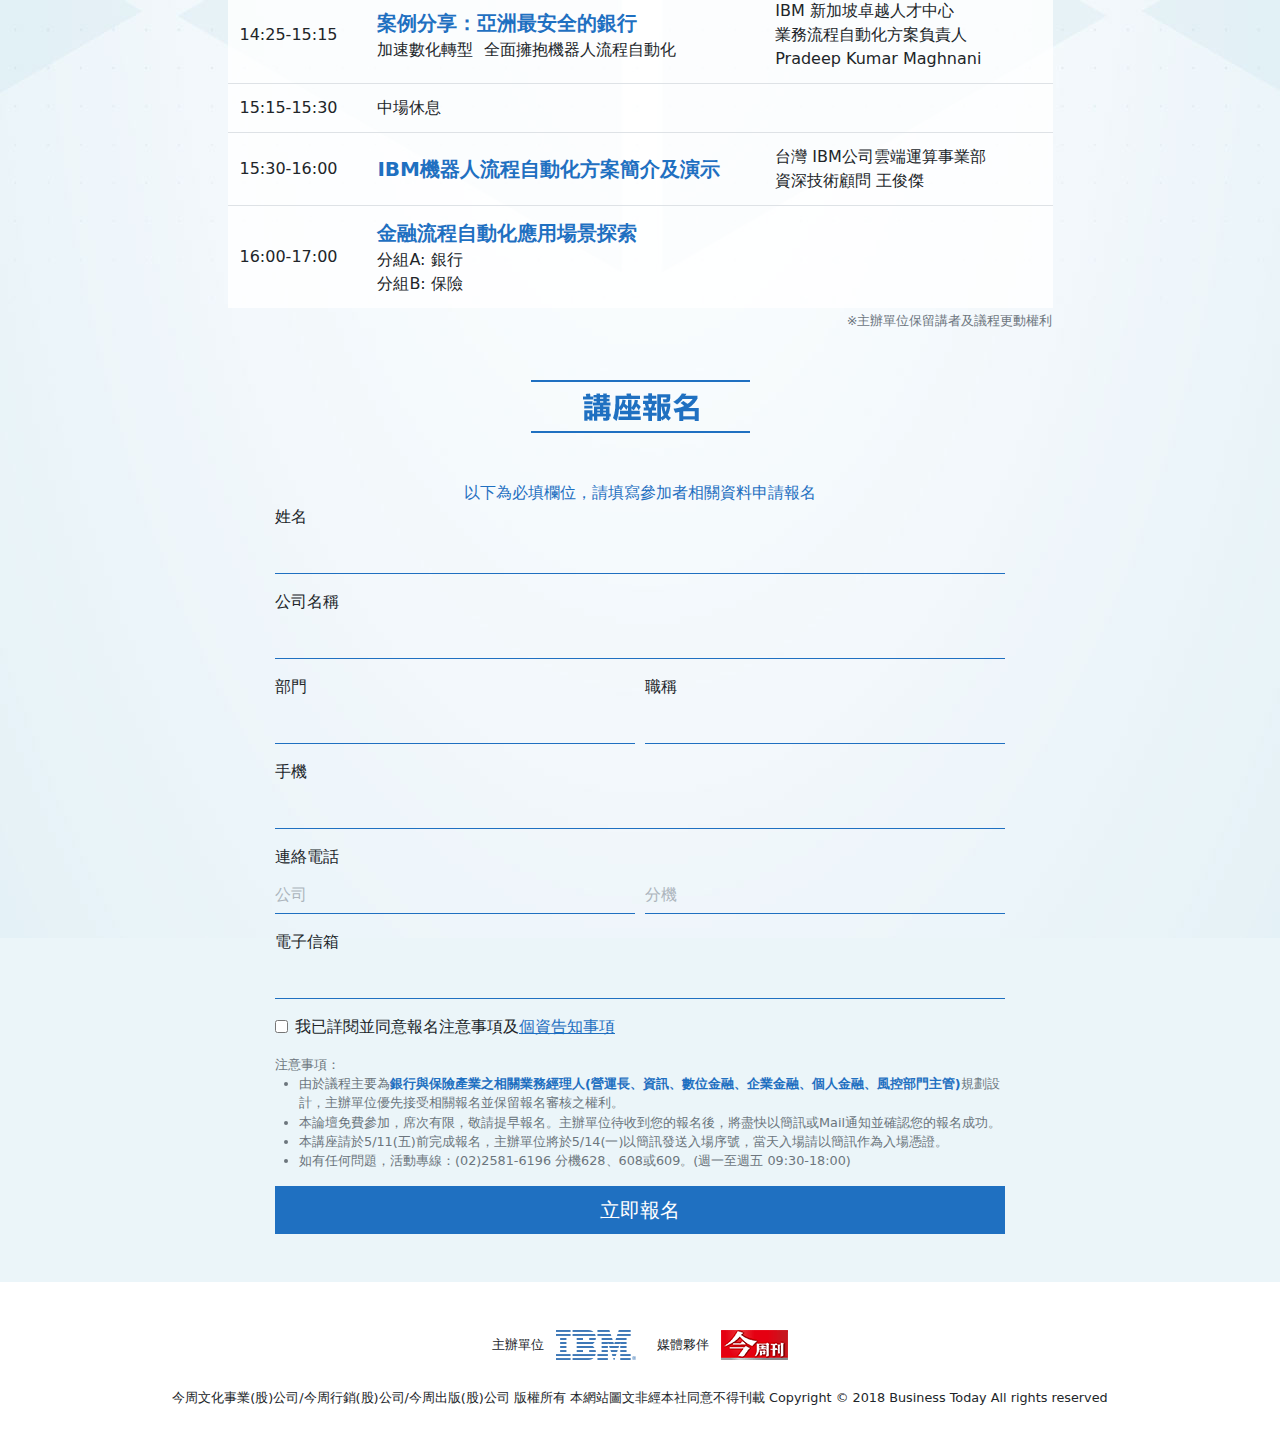
==== commit 871d9f72: "180417-1" ====
--- a/web/index.html
+++ b/web/index.html
@@ -71,8 +71,8 @@
                 </div>
                 <div class="col-12 col-md-10">
                     <blockquote class="blockquote text-left">
-                        <p class="text-justify　mb-4">　　金融產業競爭激烈，也促使銀行與保險業者的創新範圍越趨廣泛，從產品、通路、互動，更進一步延伸到業務流程的加速。短短兩年間，機器人流程自動化（Robotic Process Automation, RPA) 席捲全球產業。<br>效率的提升、錯誤率的降低，對業務創新帶來的推波助瀾，也使得對效益最為敏感的金融業積極思考。</p>
-                        <p class="text-justify　mb-0">　　IBM 引進在新加坡協助跨國銀行進行機器人流程自動化，進而推廣到其全球分行的經驗，幫助台灣金融業快速引進，並且前進下一步：以人工智慧為核心的認知流程自動化。</p>
+                        <p class="text-justify　mb-4">金融產業競爭激烈，也促使銀行與保險業者的創新範圍越趨廣泛，從產品、通路、互動，更進一步延伸到業務流程的加速。短短兩年間，機器人流程自動化（Robotic Process Automation, RPA) 席捲全球產業。<br>效率的提升、錯誤率的降低，對業務創新帶來的推波助瀾，也使得對效益最為敏感的金融業積極思考。</p>
+                        <p class="text-justify　mb-0">IBM 引進在新加坡協助跨國銀行進行機器人流程自動化，進而推廣到其全球分行的經驗，幫助台灣金融業快速引進，並且前進下一步：以人工智慧為核心的認知流程自動化。</p>
                     </blockquote>
                 </div>
             </div>
@@ -303,6 +303,13 @@
                             <label for="inputEmail">電子信箱</label>
                             <input type="email" class="form-control" id="inputEmail" placeholder="">
                         </div>
+                        <div class="form-group form-check">
+                            <input type="checkbox" class="form-check-input" id="inputCheck">
+                            <label class="form-check-label" for="inputCheck">
+                                我已詳閱並同意報名注意事項及<a href="javascript:void();" data-toggle="modal" data-target="#modal-rule"><u>個資告知事項</u></a>
+                            </label>
+                        </div>
+
 <!--
                         <div class="form-group">
                             <div class="form-check form-check-inline">
@@ -350,6 +357,24 @@
             </div>
         </footer>
 
+        <!-- Modal -->
+        <div class="modal fade" id="modal-rule" tabindex="-1" role="dialog">
+            <div class="modal-dialog modal-lg vertical-align-center" role="document">
+                <div class="modal-content">
+                    <div class="modal-header">
+                        <h5 class="modal-title">謹依個人資料保護法第8條規定告知以下事項</h5>
+                        <button type="button" class="close" data-dismiss="modal" aria-label="Close">
+                            <span aria-hidden="true">&times;</span>
+                        </button>
+                    </div>
+                    <div class="modal-body">
+                        <p>您為本次活動的參與者（以下簡稱參與人）。 參與人所填寫的資料將會提供予IBM及今周刊。請確認所有參與人在勾選同意前已詳閱並同意以下條款： IBM及今周刊基於客戶管理、統計及調查分析、行銷及其他合於營業登記項目或章程所定業務需要或其他法令所准許之特定目的，向參與人蒐集前述個人資料，並管理維護及處理利用，其得就該等個人資料用於寄送出版物、提供各項服務或活動訊息與調查分析使用。參與人得向IBM或今周刊請求查閱、提供複本、更正或補充個人資訊，及請求刪除或停止處理利用。若參與人填寫資料不完整時，可能會影響參與人獲得IBM或今周刊所提供之出版物寄送或各項訊息通知服務或活動之權益。</p>
+                        <p class="mb-0">相關問題，請連繫活動專線(02) 8722-2966或今周刊 (02) 2581-6196 #628 #608或#609 (週一至週五 09:30-18:00)</p>
+                    </div>
+                </div>
+            </div>
+        </div>
+
         <script src="https://code.jquery.com/jquery-3.3.1.min.js"></script>
         <script>window.jQuery || document.write('<script src="assets/js/vendor/jquery.min.js"><\/script>')</script>
         <script src="assets/js/vendor/bootstrap.bundle.min.js"></script>
--- a/web/assets/css/custom.css
+++ b/web/assets/css/custom.css
@@ -170,31 +170,14 @@
   transform: translateY(-50%); }
 
 .modal-dialog {
-  width: 100%;
-  max-width: 100%;
-  height: 100%;
-  margin: 0;
-  padding: 0; }
-
-.modal-content {
-  height: auto;
-  min-height: 100%;
-  border-radius: 0; }
-.modal-content iframe {
-  max-width: 90%;
-  height: 100vh; }
-.modal-content .modal-header {
-  position: absolute;
-  top: 0;
-  z-index: 100;
-  width: 100%;
-  border: 0; }
-.modal-content .modal-header .close {
-  color: #fff !important; }
-.modal-content .modal-body {
-  padding: 0;
-  text-align: center;
-  background: #000; }
+  min-height: calc(100vh - 60px);
+  display: flex;
+  flex-direction: column;
+  justify-content: center;
+  overflow: auto; }
+@media (max-width: 768px) {
+  .modal-dialog {
+    min-height: calc(100vh - 20px); } }
 
 /*! Pushy - v1.1.0 - 2017-1-30
 * Pushy is a responsive off-canvas navigation menu using CSS transforms & transitions.
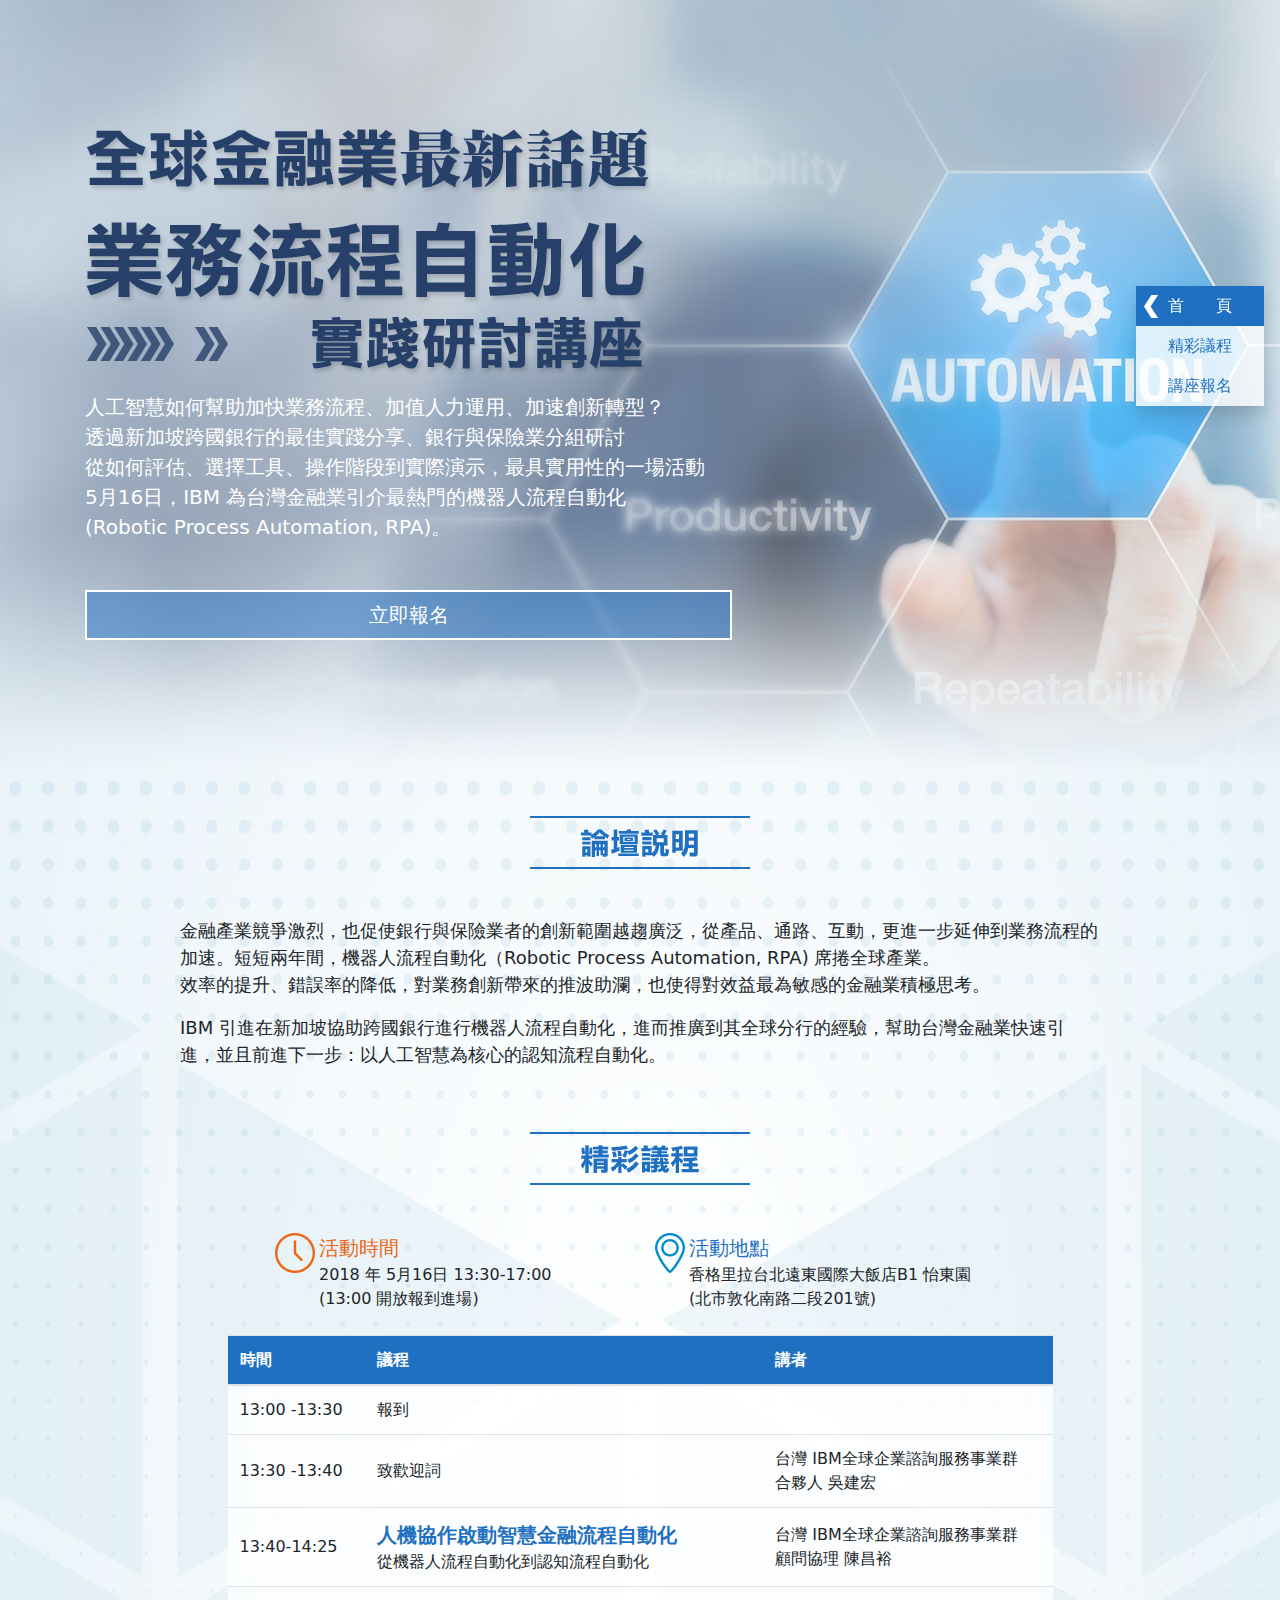
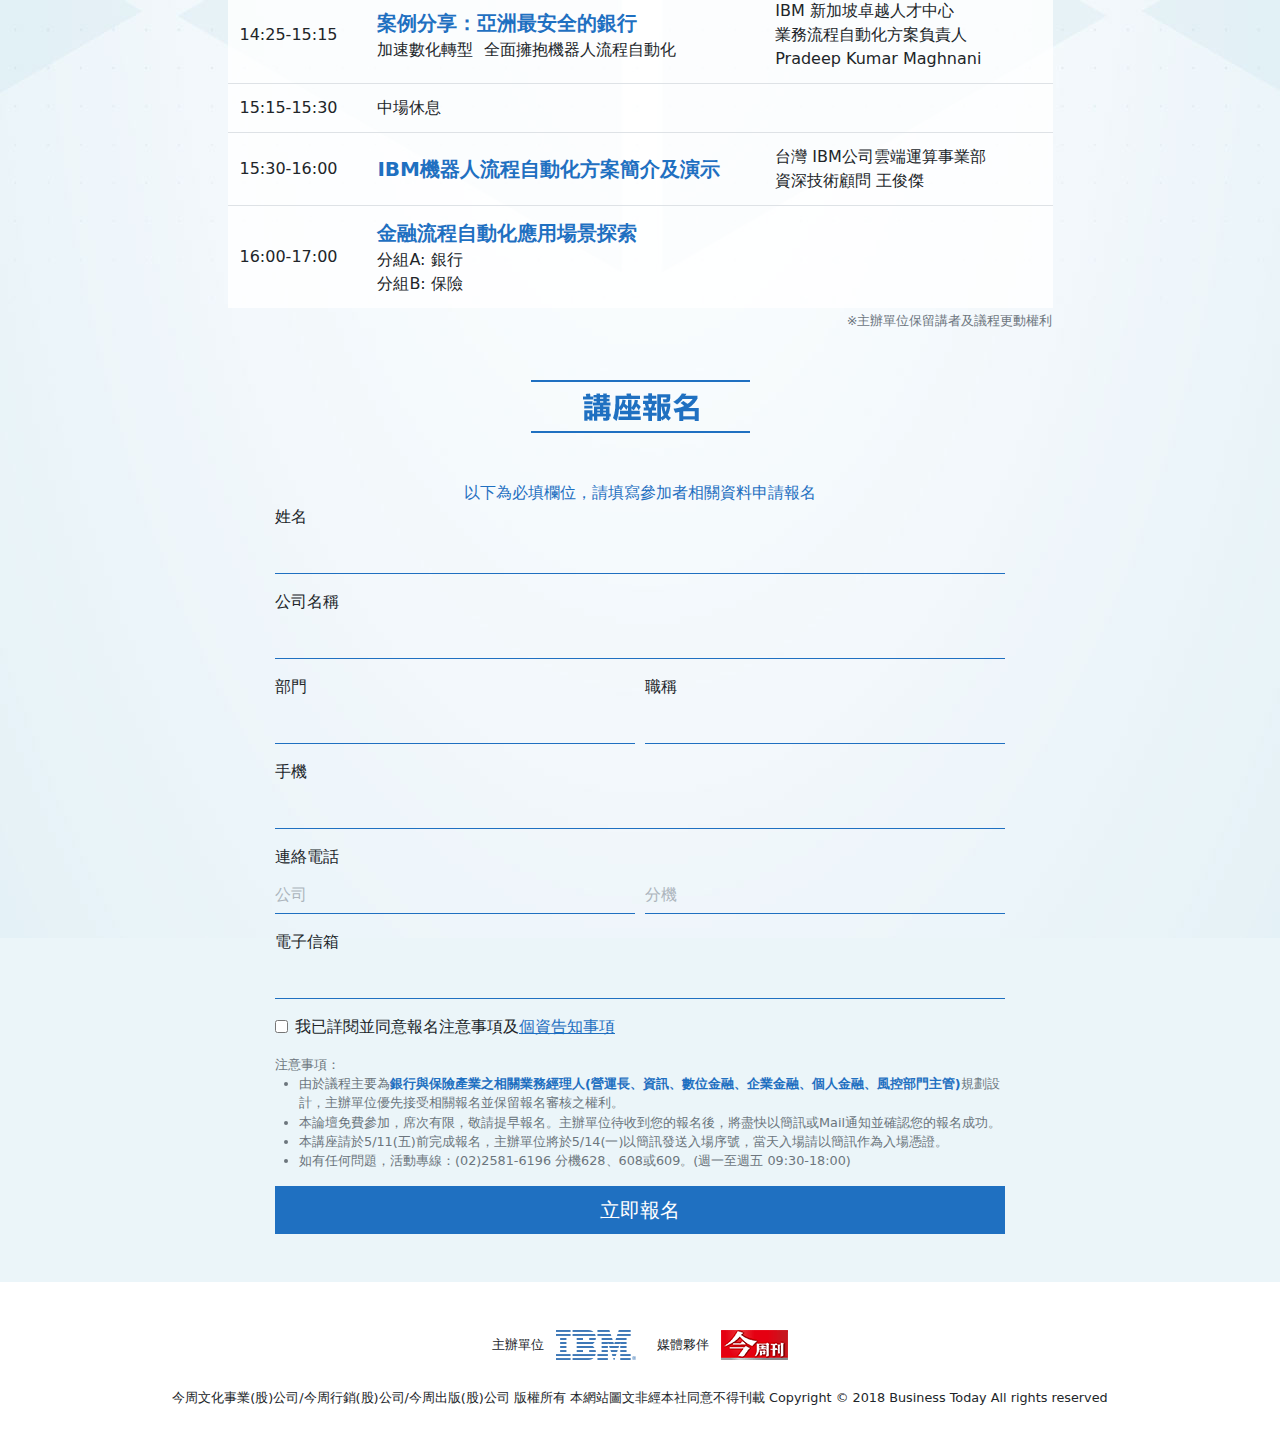
==== commit 691ecaba: "180425-1" ====
--- a/web/index.html
+++ b/web/index.html
@@ -7,9 +7,9 @@
         <meta name="keywords" content="">
         <meta name="author" content="">
 
-        <title>全球金融業最新話題 - 業務流程自動化實踐研討講座</title>
-
-        <meta property="og:title" content="">
+        <title>全球金融業最新話題 - 機器人流程自動化實踐研討講座</title>
+
+        <meta property="og:title" content="全球金融業最新話題IBM機器人流程自動化實踐研討講座">
         <meta property="og:description" content="">
         <meta property="og:image" content="assets/img/og-image.jpg">
         <meta property="og:url" content="http://www.businesstoday.com.tw/">
@@ -52,9 +52,9 @@
                         <img class="img-fluid" src="assets/img/ui/title.png" srcset="assets/img/ui/title@2x.png 2x" alt="">
                         <div class="lead text-white pt-3 pb-5">
                             人工智慧如何幫助加快業務流程、加值人力運用、加速創新轉型？<br>
-                            新加坡跨國銀行的最佳實踐分享、<br>銀行與保險業分組研討最具價值的流程自動化<br>
+                            透過新加坡跨國銀行的最佳實踐分享、銀行與保險業分組研討<br>
                             從如何評估、選擇工具、操作階段到實際演示，最具實用性的一場活動<br>
-                            5月16日，IBM 為台灣金融業啟動智慧化加速器。
+                            5月16日，IBM 為台灣金融業引介最熱門的機器人流程自動化<br>(Robotic Process Automation, RPA)。
                         </div>
                         <a class="btn btn-block btn-lg btn-anchor btn-cta" href="#section-join">立即報名</a>
                     </div>
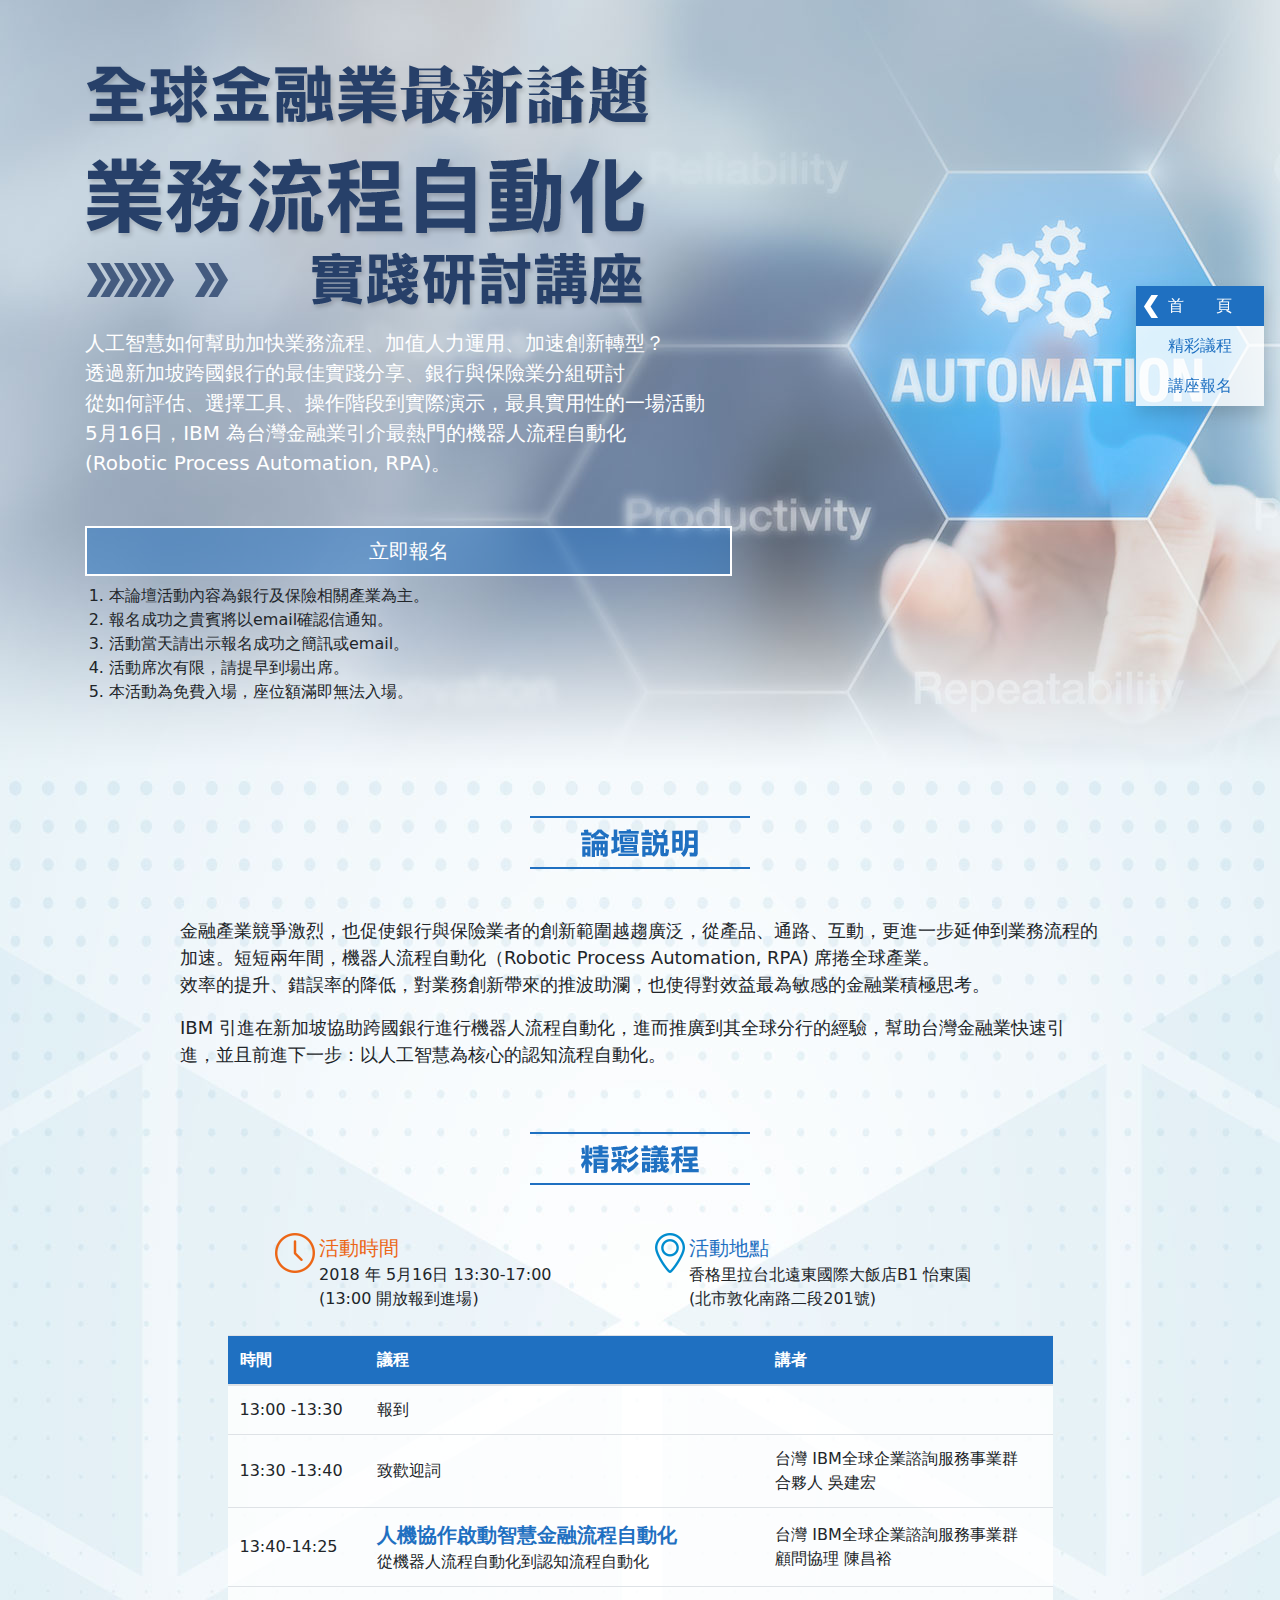
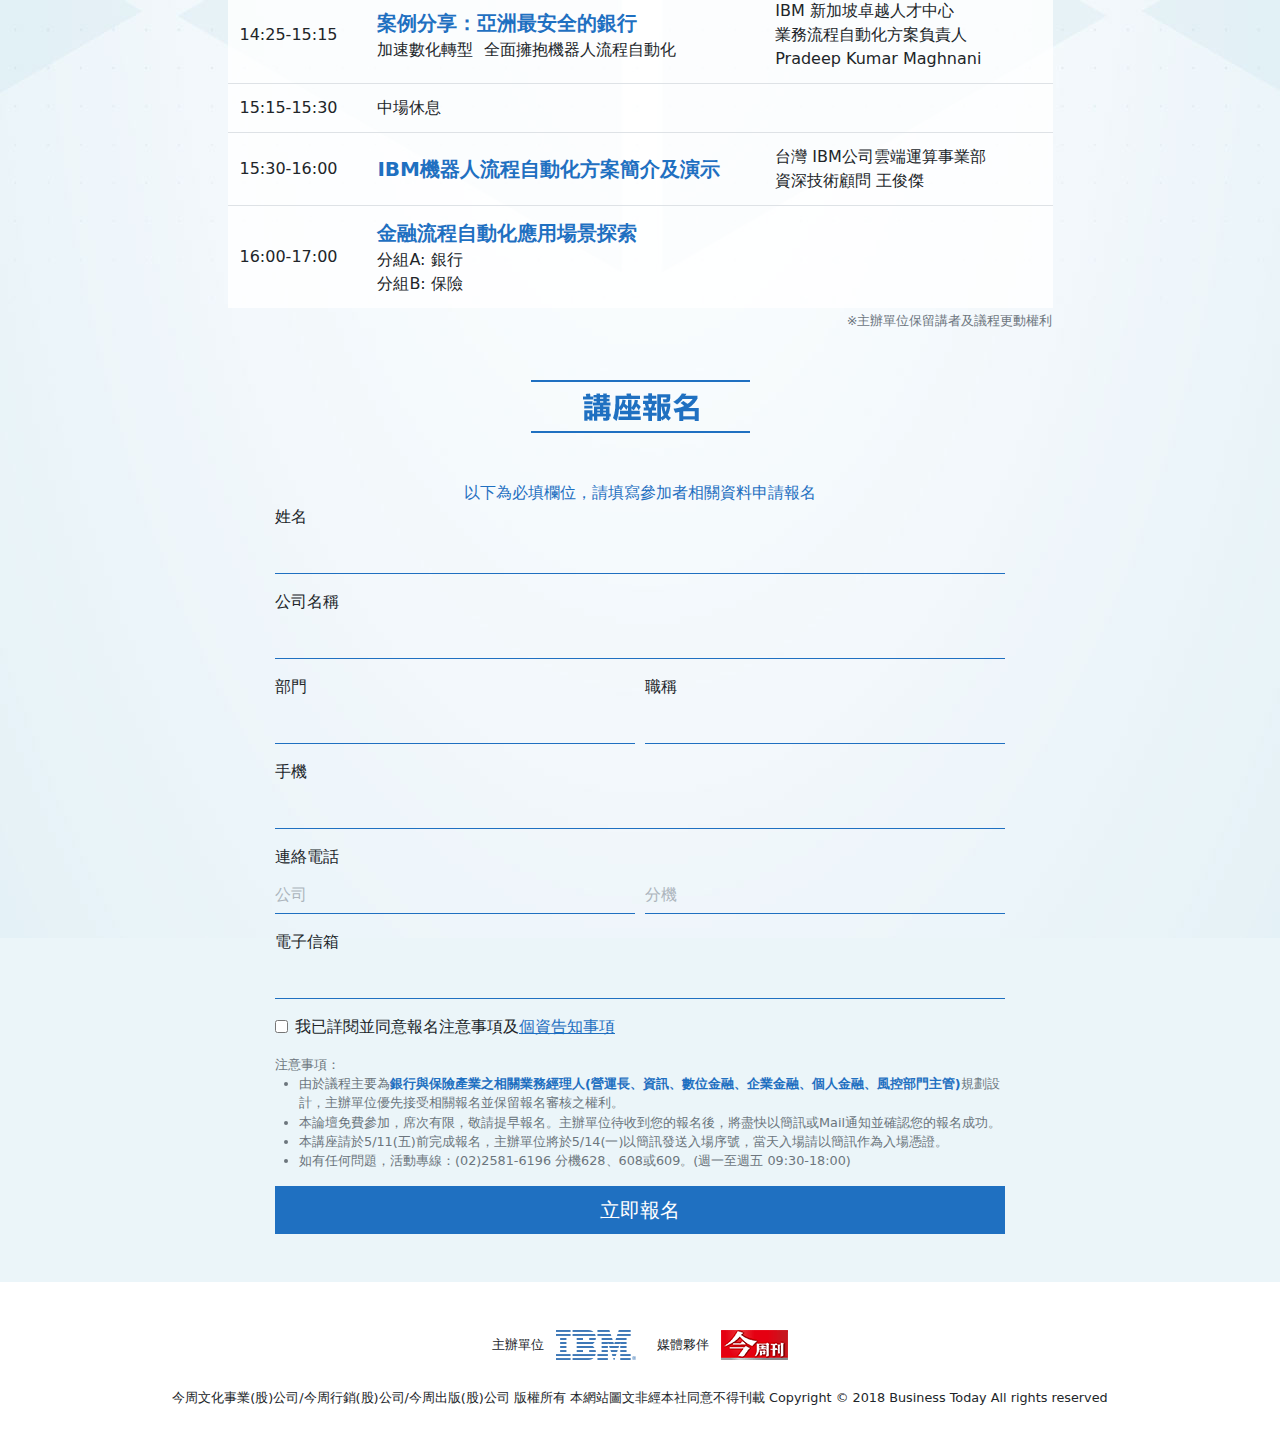
==== commit 33a5b6fe: "180425-2" ====
--- a/web/index.html
+++ b/web/index.html
@@ -57,6 +57,13 @@
                             5月16日，IBM 為台灣金融業引介最熱門的機器人流程自動化<br>(Robotic Process Automation, RPA)。
                         </div>
                         <a class="btn btn-block btn-lg btn-anchor btn-cta" href="#section-join">立即報名</a>
+                        <ol class="pl-4 mt-2 mb-0">
+                            <li>本論壇活動內容為銀行及保險相關產業為主。 </li>
+                            <li>報名成功之貴賓將以email確認信通知。</li>
+                            <li>活動當天請出示報名成功之簡訊或email。</li>
+                            <li>活動席次有限，請提早到場出席。</li>
+                            <li>本活動為免費入場，座位額滿即無法入場。</li>
+                        </ol>
                     </div>
                 </div>
             </div>
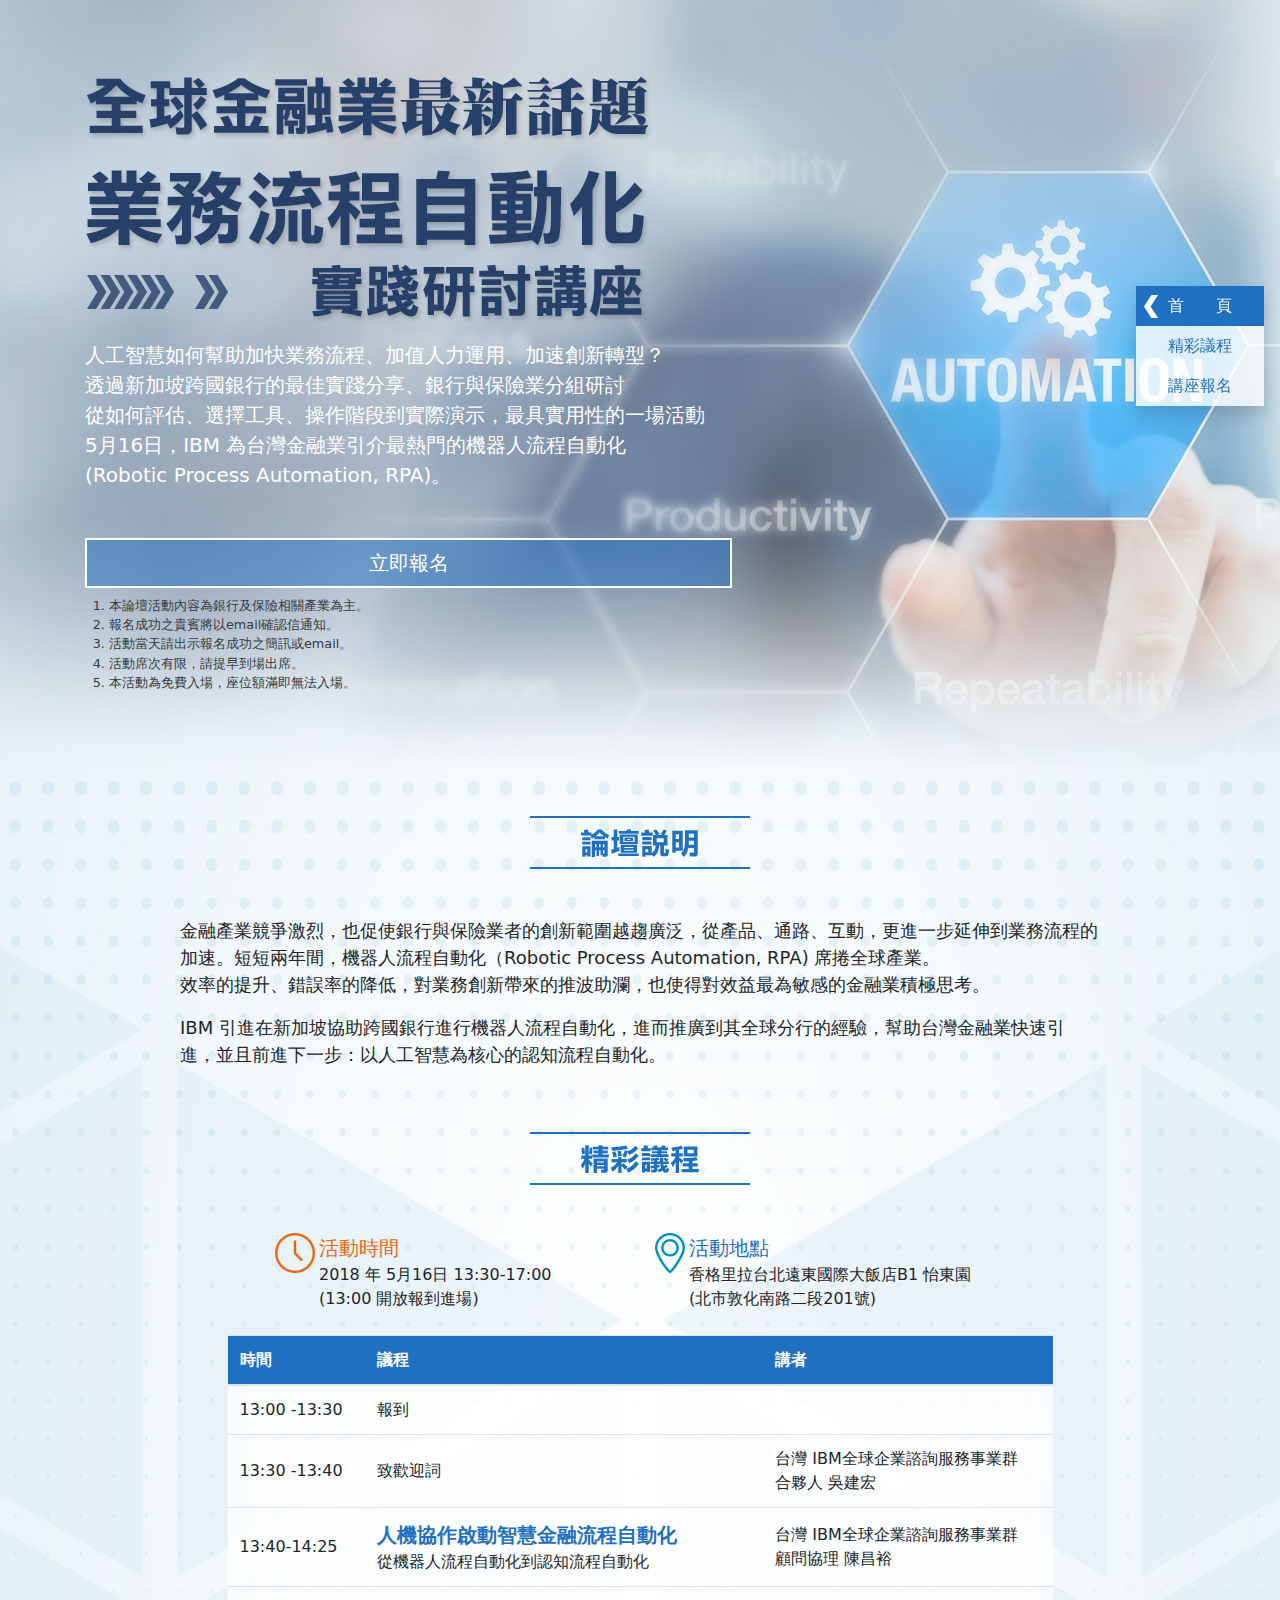
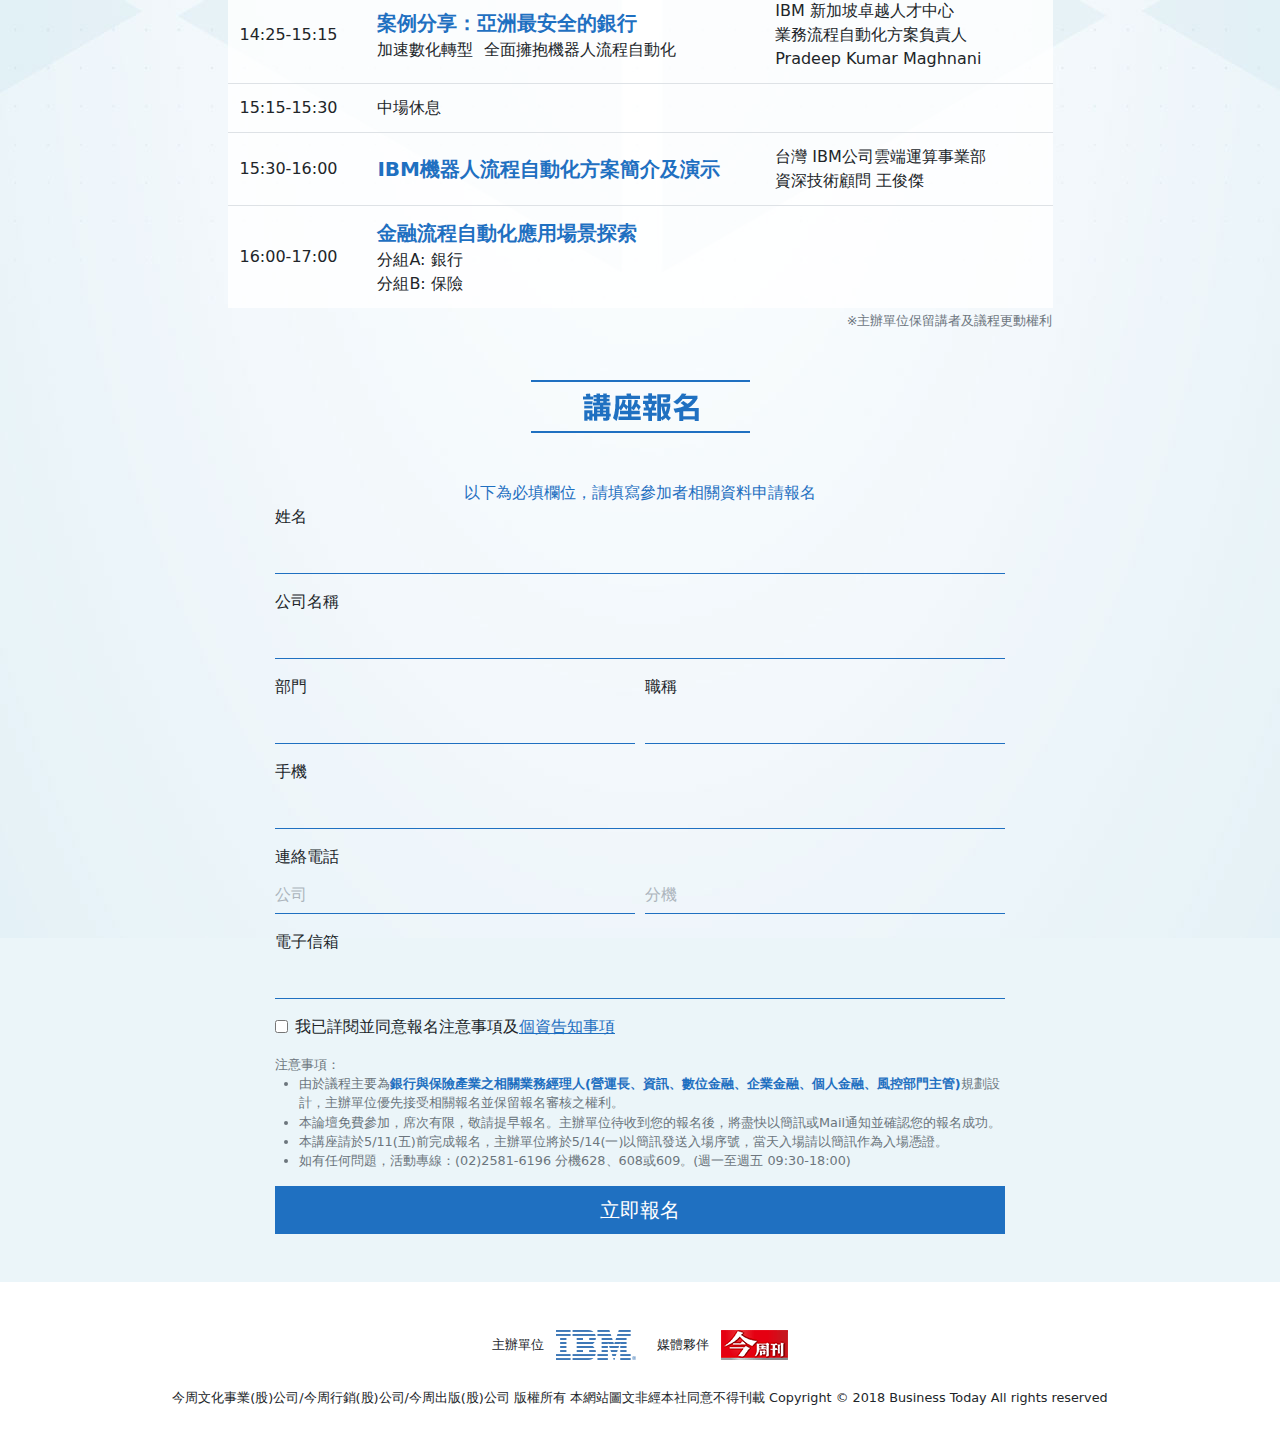
==== commit d578b690: "180425-3" ====
--- a/web/index.html
+++ b/web/index.html
@@ -57,7 +57,7 @@
                             5月16日，IBM 為台灣金融業引介最熱門的機器人流程自動化<br>(Robotic Process Automation, RPA)。
                         </div>
                         <a class="btn btn-block btn-lg btn-anchor btn-cta" href="#section-join">立即報名</a>
-                        <ol class="pl-4 mt-2 mb-0">
+                        <ol class="pl-4 mt-2 mb-0 text-dark font-small">
                             <li>本論壇活動內容為銀行及保險相關產業為主。 </li>
                             <li>報名成功之貴賓將以email確認信通知。</li>
                             <li>活動當天請出示報名成功之簡訊或email。</li>
